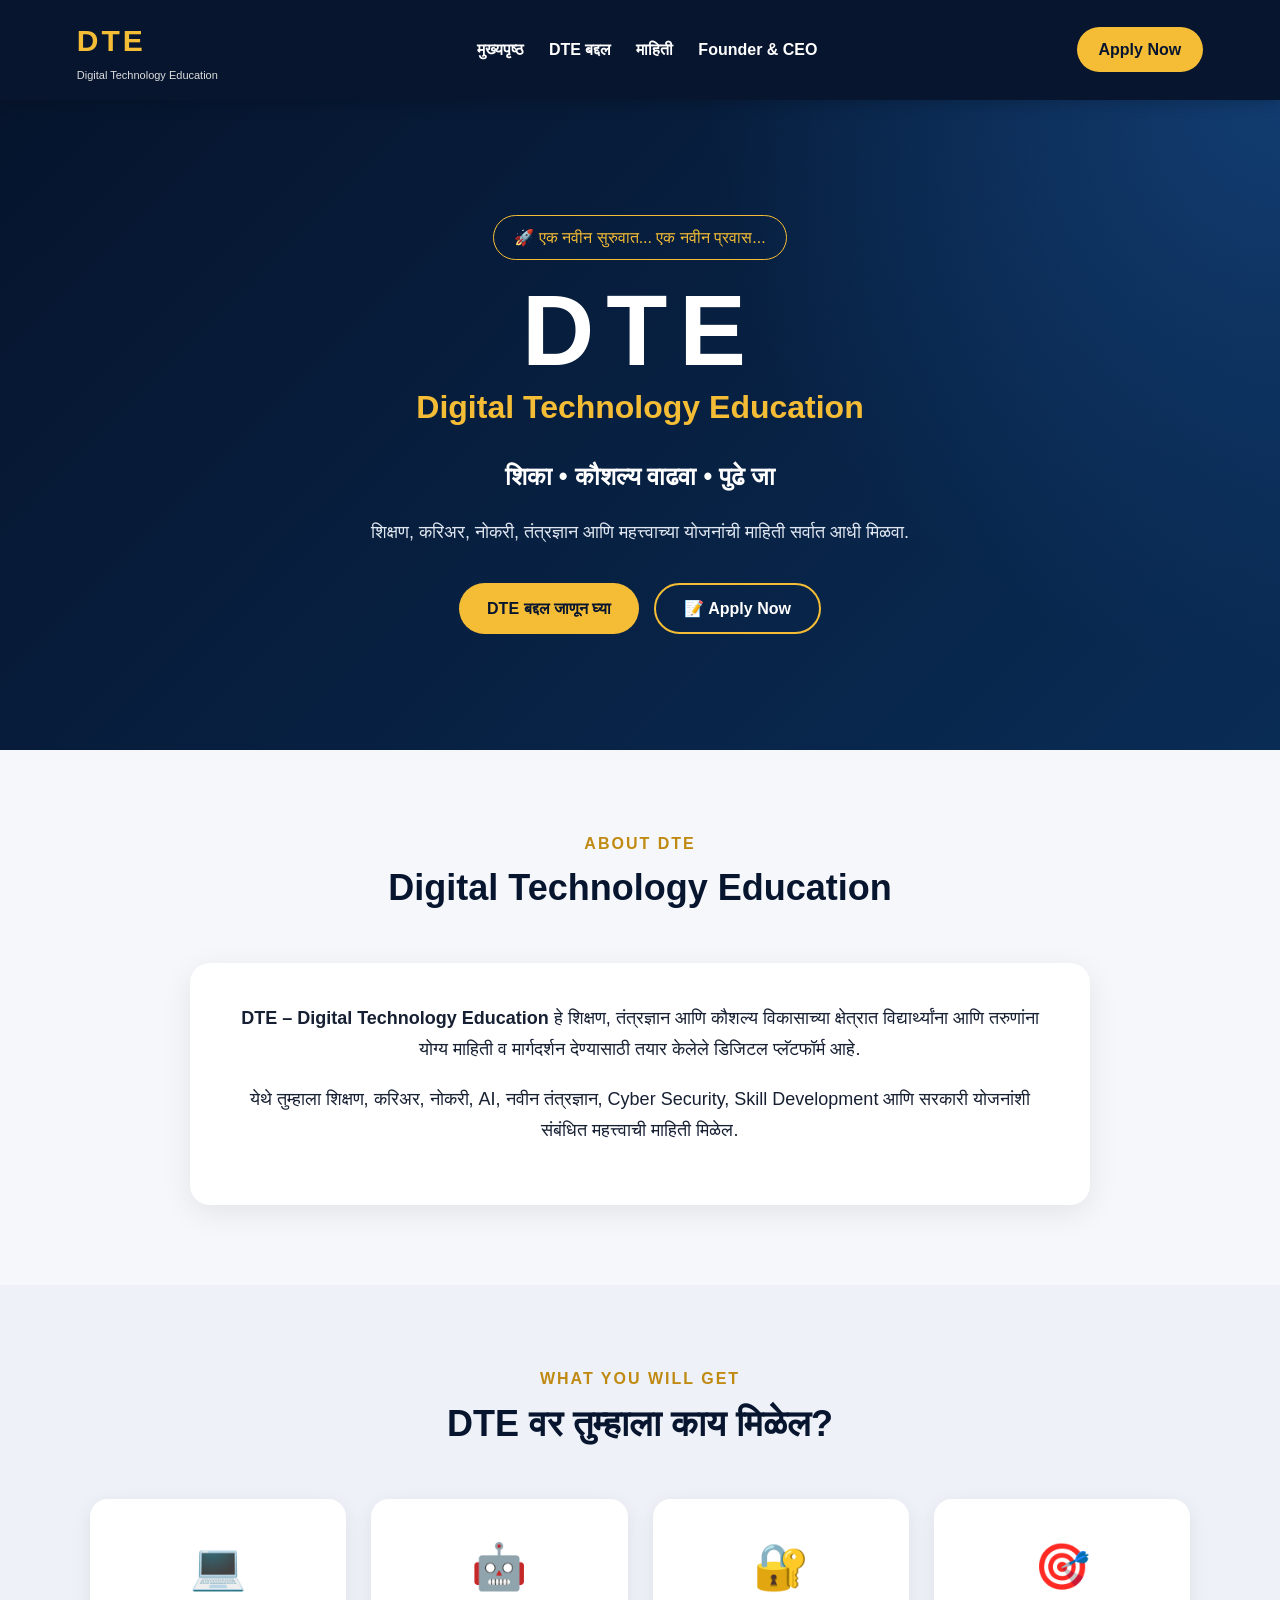
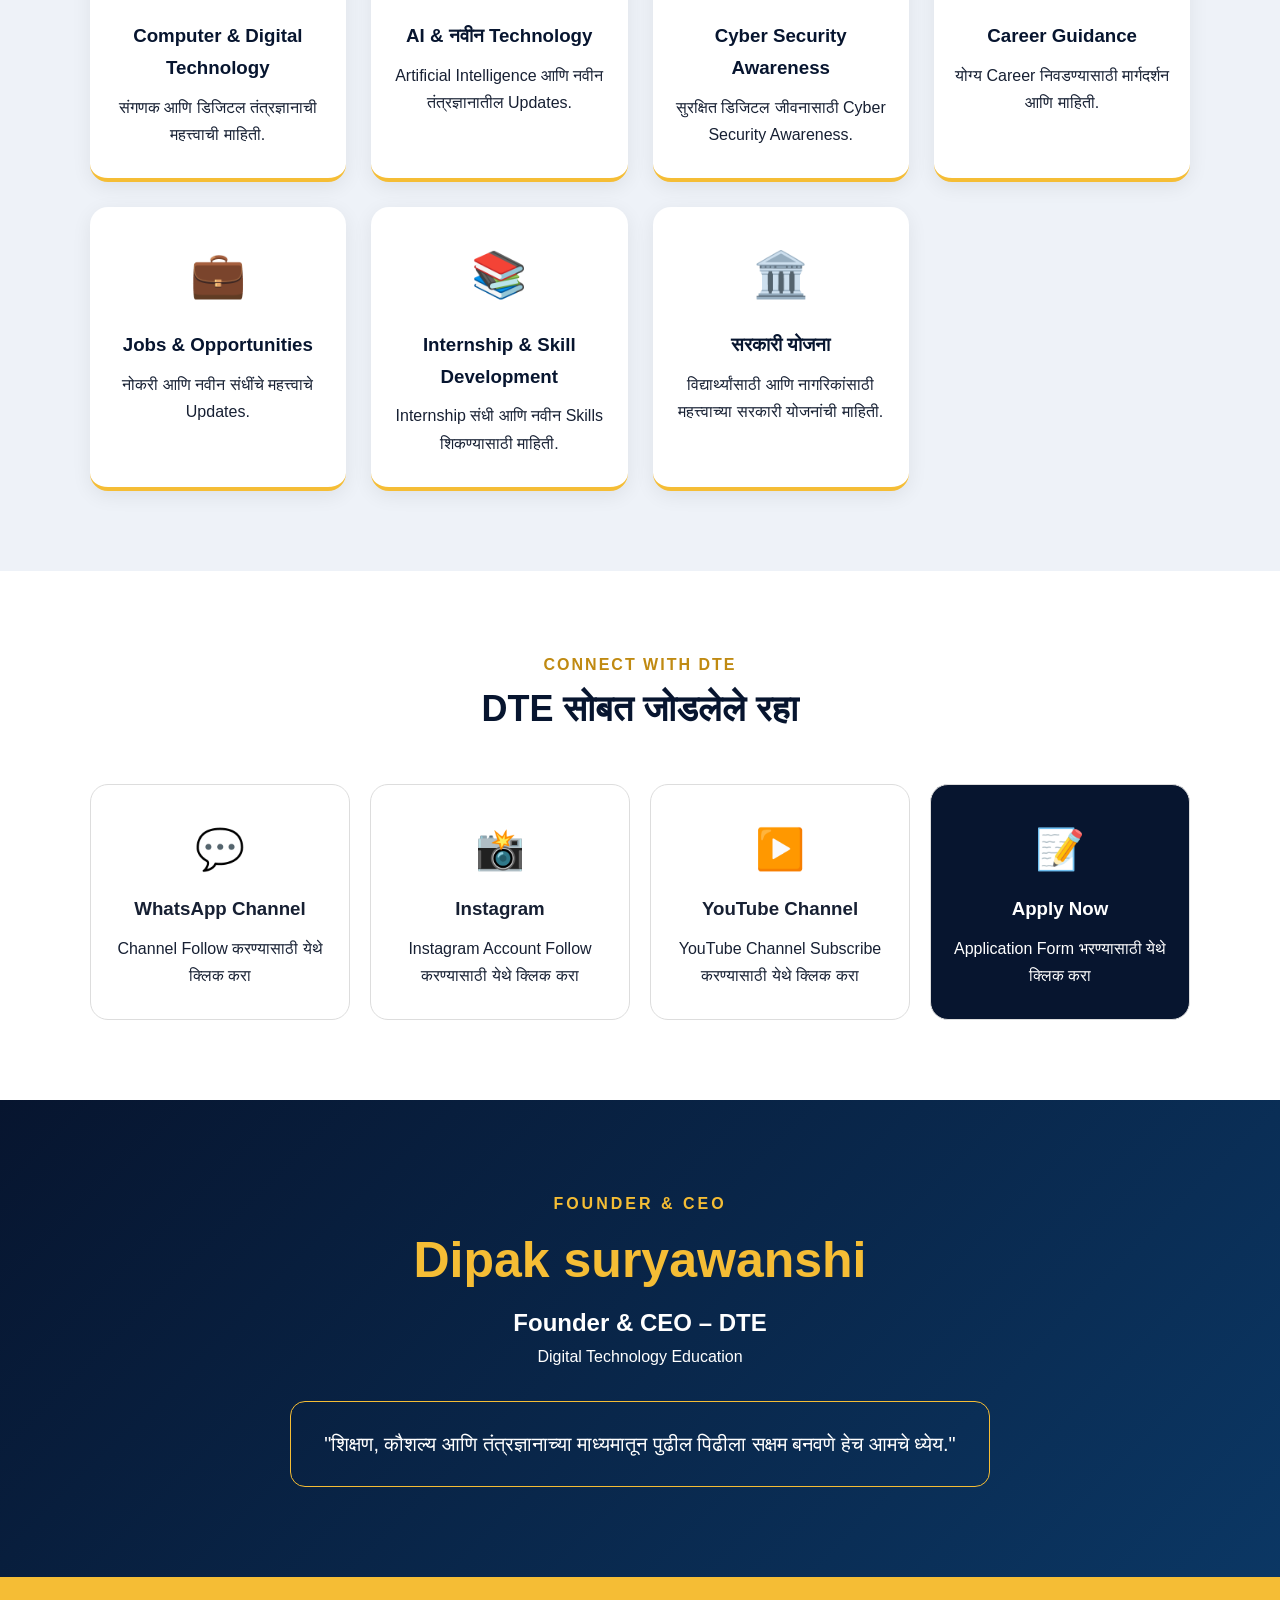
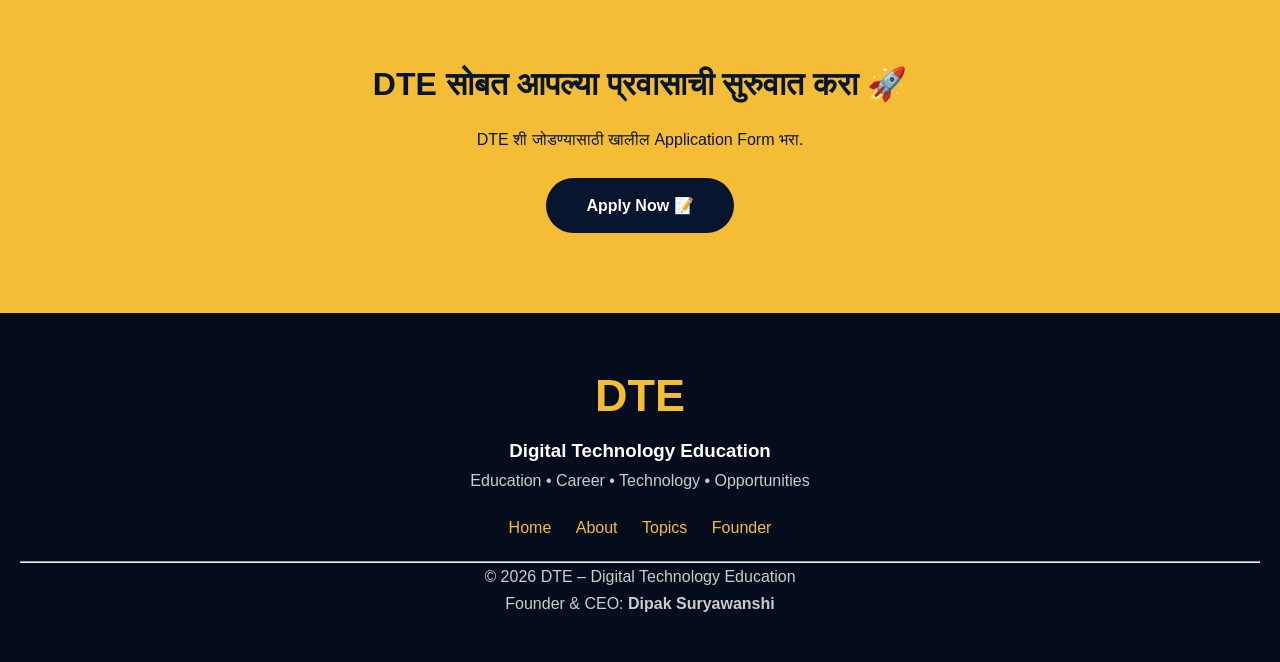
==== index.html @ a9f21fb9 "Update index.html" ====
<!DOCTYPE html>
<html lang="mr">
<head>
    <meta charset="UTF-8">
    <meta name="viewport" content="width=device-width, initial-scale=1.0">

    <title>DTE | Digital Technology Education</title>

    <link rel="stylesheet" href="style.css">
</head>

<body>

    <!-- ================= HEADER ================= -->

    <header class="header">

        <div class="logo">
            <strong>DTE</strong>
            <span>Digital Technology Education</span>
        </div>

        <nav>
            <a href="#home">मुख्यपृष्ठ</a>
            <a href="#about">DTE बद्दल</a>
            <a href="#topics">माहिती</a>
            <a href="#founder">Founder & CEO</a>
        </nav>

        <a class="apply-btn"
           href="https://forms.gle/5umVUByVaotpPb8C9"
           target="_blank">
           Apply Now
        </a>
        
    </header>


    <!-- ================= HERO ================= -->

    <section id="home" class="hero">

        <div class="hero-content">

            <div class="badge">
                🚀 एक नवीन सुरुवात... एक नवीन प्रवास...
            </div>

            <h1>
                DTE
            </h1>

            <h2>
                Digital Technology Education
            </h2>

            <p class="tagline">
                शिका • कौशल्य वाढवा • पुढे जा
            </p>

            <p>
                शिक्षण, करिअर, नोकरी, तंत्रज्ञान आणि
                महत्त्वाच्या योजनांची माहिती सर्वात आधी मिळवा.
            </p>

            <div class="hero-buttons">

                <a href="#about" class="primary-btn">
                    DTE बद्दल जाणून घ्या
                </a>

                <a href="https://forms.gle/5umVUByVaotpPb8C9"
                   target="_blank"
                   class="secondary-btn">
                    📝 Apply Now
                </a>

            </div>

        </div>

    </section>


    <!-- ================= ABOUT ================= -->

    <section id="about" class="section">

        <div class="section-title">

            <p>ABOUT DTE</p>

            <h2>
                Digital Technology Education
            </h2>

        </div>

        <div class="about-box">

            <p>
                <b>DTE – Digital Technology Education</b>
                हे शिक्षण, तंत्रज्ञान आणि कौशल्य विकासाच्या
                क्षेत्रात विद्यार्थ्यांना आणि तरुणांना
                योग्य माहिती व मार्गदर्शन देण्यासाठी
                तयार केलेले डिजिटल प्लॅटफॉर्म आहे.
            </p>

            <p>
                येथे तुम्हाला शिक्षण, करिअर, नोकरी,
                AI, नवीन तंत्रज्ञान, Cyber Security,
                Skill Development आणि सरकारी योजनांशी
                संबंधित महत्त्वाची माहिती मिळेल.
            </p>

        </div>

    </section>


    <!-- ================= TOPICS ================= -->

    <section id="topics" class="section topics-section">

        <div class="section-title">

            <p>WHAT YOU WILL GET</p>

            <h2>
                DTE वर तुम्हाला काय मिळेल?
            </h2>

        </div>


        <div class="cards">


            <!-- CARD 1 -->

            <div class="card">

                <div class="icon">💻</div>

                <h3>
                    Computer & Digital Technology
                </h3>

                <p>
                    संगणक आणि डिजिटल तंत्रज्ञानाची
                    महत्त्वाची माहिती.
                </p>

            </div>


            <!-- CARD 2 -->

            <div class="card">

                <div class="icon">🤖</div>

                <h3>
                    AI & नवीन Technology
                </h3>

                <p>
                    Artificial Intelligence आणि
                    नवीन तंत्रज्ञानातील Updates.
                </p>

            </div>


            <!-- CARD 3 -->

            <div class="card">

                <div class="icon">🔐</div>

                <h3>
                    Cyber Security Awareness
                </h3>

                <p>
                    सुरक्षित डिजिटल जीवनासाठी
                    Cyber Security Awareness.
                </p>

            </div>


            <!-- CARD 4 -->

            <div class="card">

                <div class="icon">🎯</div>

                <h3>
                    Career Guidance
                </h3>

                <p>
                    योग्य Career निवडण्यासाठी
                    मार्गदर्शन आणि माहिती.
                </p>

            </div>


            <!-- CARD 5 -->

            <div class="card">

                <div class="icon">💼</div>

                <h3>
                    Jobs & Opportunities
                </h3>

                <p>
                    नोकरी आणि नवीन संधींचे
                    महत्त्वाचे Updates.
                </p>

            </div>


            <!-- CARD 6 -->

            <div class="card">

                <div class="icon">📚</div>

                <h3>
                    Internship & Skill Development
                </h3>

                <p>
                    Internship संधी आणि
                    नवीन Skills शिकण्यासाठी माहिती.
                </p>

            </div>


            <!-- CARD 7 -->

            <div class="card">

                <div class="icon">🏛️</div>

                <h3>
                    सरकारी योजना
                </h3>

                <p>
                    विद्यार्थ्यांसाठी आणि नागरिकांसाठी
                    महत्त्वाच्या सरकारी योजनांची माहिती.
                </p>

            </div>


        </div>

    </section>


    <!-- ================= SOCIAL LINKS ================= -->

    <section class="social-section">

        <div class="section-title">

            <p>CONNECT WITH DTE</p>

            <h2>
                DTE सोबत जोडलेले रहा
            </h2>

        </div>


        <div class="social-cards">


            <!-- WHATSAPP -->

            <a href="https://whatsapp.com/channel/0029VbCrtag4Crfhq63OSQ0R"
               target="_blank"
               class="social-card whatsapp">

                <span>💬</span>

                <h3>
                    WhatsApp Channel
                </h3>

                <p>
                    Channel Follow करण्यासाठी
                    येथे क्लिक करा
                </p>

            </a>


            <!-- INSTAGRAM -->

            <a href="https://www.instagram.com/dte.digitaleducation/"
               target="_blank"
               class="social-card instagram">

                <span>📸</span>

                <h3>
                    Instagram
                </h3>

                <p>
                    Instagram Account Follow
                    करण्यासाठी येथे क्लिक करा
                </p>

            </a>


            <!-- YOUTUBE -->

            <a href="#"
               target="_blank"
               class="social-card youtube">

                <span>▶️</span>

                <h3>
                    YouTube Channel
                </h3>

                <p>
                    YouTube Channel Subscribe
                    करण्यासाठी येथे क्लिक करा
                </p>

            </a>


            <!-- APPLY -->

            <a href="https://forms.gle/5umVUByVaotpPb8C9"
               target="_blank"
               class="social-card apply-card">

                <span>📝</span>

                <h3>
                    Apply Now
                </h3>

                <p>
                    Application Form भरण्यासाठी
                    येथे क्लिक करा
                </p>

            </a>


        </div>

    </section>


    <!-- ================= FOUNDER ================= -->

    <section id="founder" class="founder-section">

        <div class="founder-content">

            <p class="founder-label">
                FOUNDER & CEO
            </p>

            <h2>
                Dipak suryawanshi
            </h2>

            <h3>
                Founder & CEO – DTE
            </h3>

            <p>
                Digital Technology Education
            </p>

            <div class="quote">

                "शिक्षण, कौशल्य आणि तंत्रज्ञानाच्या
                माध्यमातून पुढील पिढीला सक्षम बनवणे
                हेच आमचे ध्येय."

            </div>

        </div>

    </section>


    <!-- ================= APPLICATION ================= -->

    <section class="application-section">

        <h2>
            DTE सोबत आपल्या प्रवासाची सुरुवात करा 🚀
        </h2>

        <p>
            DTE शी जोडण्यासाठी खालील Application Form भरा.
        </p>

        <a href="https://forms.gle/5umVUByVaotpPb8C9"
           target="_blank"
           class="big-apply-btn">

           Apply Now 📝

        </a>

    </section>


    <!-- ================= FOOTER ================= -->

    <footer>

        <div class="footer-logo">
            DTE
        </div>

        <h3>
            Digital Technology Education
        </h3>

        <p>
            Education • Career • Technology • Opportunities
        </p>

        <div class="footer-links">

            <a href="#home">Home</a>

            <a href="#about">About</a>

            <a href="#topics">Topics</a>

            <a href="#founder">Founder</a>

        </div>

        <hr>

        <p>
            © 2026 DTE – Digital Technology Education
        </p>

        <p>
            Founder & CEO: <b>Dipak Suryawanshi</b>
        </p>

    </footer>


    <!-- JAVASCRIPT -->

    <script src="script.js"></script>

</body>

</html>
---- style.css ----
* {
    margin: 0;
    padding: 0;
    box-sizing: border-box;
}

html {
    scroll-behavior: smooth;
}

body {
    font-family: Arial, "Noto Sans Devanagari", sans-serif;
    background: #f5f7fb;
    color: #172033;
    line-height: 1.7;
}

/* HEADER */

.header {
    position: sticky;
    top: 0;
    z-index: 1000;
    background: #07152f;
    color: white;
    padding: 15px 6%;
    display: flex;
    align-items: center;
    justify-content: space-between;
    gap: 25px;
    box-shadow: 0 3px 15px rgba(0,0,0,0.2);
}

.logo {
    display: flex;
    flex-direction: column;
}

.logo strong {
    color: #f5bd35;
    font-size: 30px;
    letter-spacing: 3px;
}

.logo span {
    font-size: 11px;
    color: #ddd;
}

nav {
    display: flex;
    gap: 25px;
}

nav a {
    color: white;
    text-decoration: none;
    font-weight: bold;
}

nav a:hover {
    color: #f5bd35;
}

.apply-btn,
.primary-btn,
.secondary-btn,
.big-apply-btn {
    text-decoration: none;
    display: inline-block;
    font-weight: bold;
    border-radius: 30px;
    transition: 0.3s;
}

.apply-btn {
    background: #f5bd35;
    color: #07152f;
    padding: 9px 22px;
}

.apply-btn:hover {
    transform: translateY(-2px);
}

/* HERO */

.hero {
    min-height: 650px;
    display: flex;
    align-items: center;
    justify-content: center;
    text-align: center;
    padding: 80px 20px;
    color: white;
    background:
        radial-gradient(circle at top right, #123c70, transparent 40%),
        linear-gradient(135deg, #06142d, #092c55);
}

.hero-content {
    max-width: 850px;
}

.badge {
    display: inline-block;
    color: #f5bd35;
    border: 1px solid #f5bd35;
    padding: 8px 20px;
    border-radius: 30px;
    margin-bottom: 20px;
}

.hero h1 {
    font-size: 100px;
    color: white;
    letter-spacing: 12px;
    line-height: 1;
}

.hero h2 {
    font-size: 32px;
    color: #f5bd35;
}

.tagline {
    font-size: 25px;
    font-weight: bold;
    margin: 20px 0;
}

.hero p:not(.tagline) {
    font-size: 18px;
    color: #e0e7f0;
}

.hero-buttons {
    margin-top: 35px;
    display: flex;
    justify-content: center;
    gap: 15px;
}

.primary-btn {
    background: #f5bd35;
    color: #07152f;
    padding: 12px 28px;
}

.secondary-btn {
    border: 2px solid #f5bd35;
    color: white;
    padding: 10px 28px;
}

.primary-btn:hover,
.secondary-btn:hover {
    transform: translateY(-3px);
}

/* SECTIONS */

.section {
    padding: 80px 7%;
}

.section-title {
    text-align: center;
    margin-bottom: 45px;
}

.section-title p {
    color: #c08a12;
    font-weight: bold;
    letter-spacing: 2px;
}

.section-title h2 {
    font-size: 36px;
    color: #07152f;
}

/* ABOUT */

.about-box {
    max-width: 900px;
    margin: auto;
    background: white;
    padding: 40px;
    border-radius: 20px;
    box-shadow: 0 8px 30px rgba(0,0,0,0.08);
    text-align: center;
    font-size: 18px;
}

.about-box p {
    margin-bottom: 20px;
}

/* CARDS */

.topics-section {
    background: #eef2f8;
}

.cards {
    max-width: 1200px;
    margin: auto;
    display: grid;
    grid-template-columns: repeat(4, 1fr);
    gap: 25px;
}

.card {
    background: white;
    padding: 30px 20px;
    border-radius: 18px;
    text-align: center;
    box-shadow: 0 5px 20px rgba(0,0,0,0.07);
    transition: 0.3s;
    border-bottom: 4px solid #f5bd35;
}

.card:hover {
    transform: translateY(-8px);
}

.icon {
    font-size: 45px;
    margin-bottom: 15px;
}

.card h3 {
    color: #07152f;
    margin-bottom: 10px;
}

/* SOCIAL */

.social-section {
    padding: 80px 7%;
    background: white;
}

.social-cards {
    max-width: 1100px;
    margin: auto;
    display: grid;
    grid-template-columns: repeat(4, 1fr);
    gap: 20px;
}

.social-card {
    padding: 30px 20px;
    text-align: center;
    text-decoration: none;
    color: #172033;
    border-radius: 18px;
    border: 1px solid #ddd;
    transition: 0.3s;
}

.social-card:hover {
    transform: translateY(-5px);
    box-shadow: 0 8px 25px rgba(0,0,0,0.1);
}

.social-card span {
    font-size: 40px;
}

.social-card h3 {
    margin: 10px 0;
}

.apply-card {
    background: #07152f;
    color: white;
}

/* FOUNDER */

.founder-section {
    padding: 90px 20px;
    text-align: center;
    color: white;
    background: linear-gradient(135deg, #07152f, #0b3764);
}

.founder-label {
    color: #f5bd35;
    font-weight: bold;
    letter-spacing: 3px;
}

.founder-content h2 {
    font-size: 50px;
    color: #f5bd35;
}

.founder-content h3 {
    font-size: 24px;
}

.quote {
    max-width: 700px;
    margin: 30px auto 0;
    padding: 25px;
    border: 1px solid #f5bd35;
    border-radius: 15px;
    font-size: 20px;
}

/* APPLICATION */

.application-section {
    text-align: center;
    padding: 80px 20px;
    background: #f5bd35;
    color: #07152f;
}

.application-section h2 {
    font-size: 32px;
}

.application-section p {
    margin: 15px 0 25px;
}

.big-apply-btn {
    background: #07152f;
    color: white;
    padding: 14px 40px;
}

/* FOOTER */

footer {
    text-align: center;
    background: #050d1c;
    color: #ccc;
    padding: 45px 20px;
}

.footer-logo {
    font-size: 45px;
    color: #f5bd35;
    font-weight: bold;
}

footer h3 {
    color: white;
}

.footer-links {
    margin: 20px 0;
}

.footer-links a {
    color: #f5bd35;
    margin: 0 10px;
    text-decoration: none;
}

/* MOBILE */

@media (max-width: 900px) {

    .header {
        flex-wrap: wrap;
    }

    nav {
        display: none;
    }

    .cards {
        grid-template-columns: repeat(2, 1fr);
    }

    .social-cards {
        grid-template-columns: repeat(2, 1fr);
    }

}

@media (max-width: 600px) {

    .hero h1 {
        font-size: 65px;
    }

    .hero h2 {
        font-size: 23px;
    }

    .hero-buttons {
        flex-direction: column;
    }

    .cards,
    .social-cards {
        grid-template-columns: 1fr;
    }

    .section-title h2 {
        font-size: 28px;
    }

    .founder-content h2 {
        font-size: 38px;
    }

}
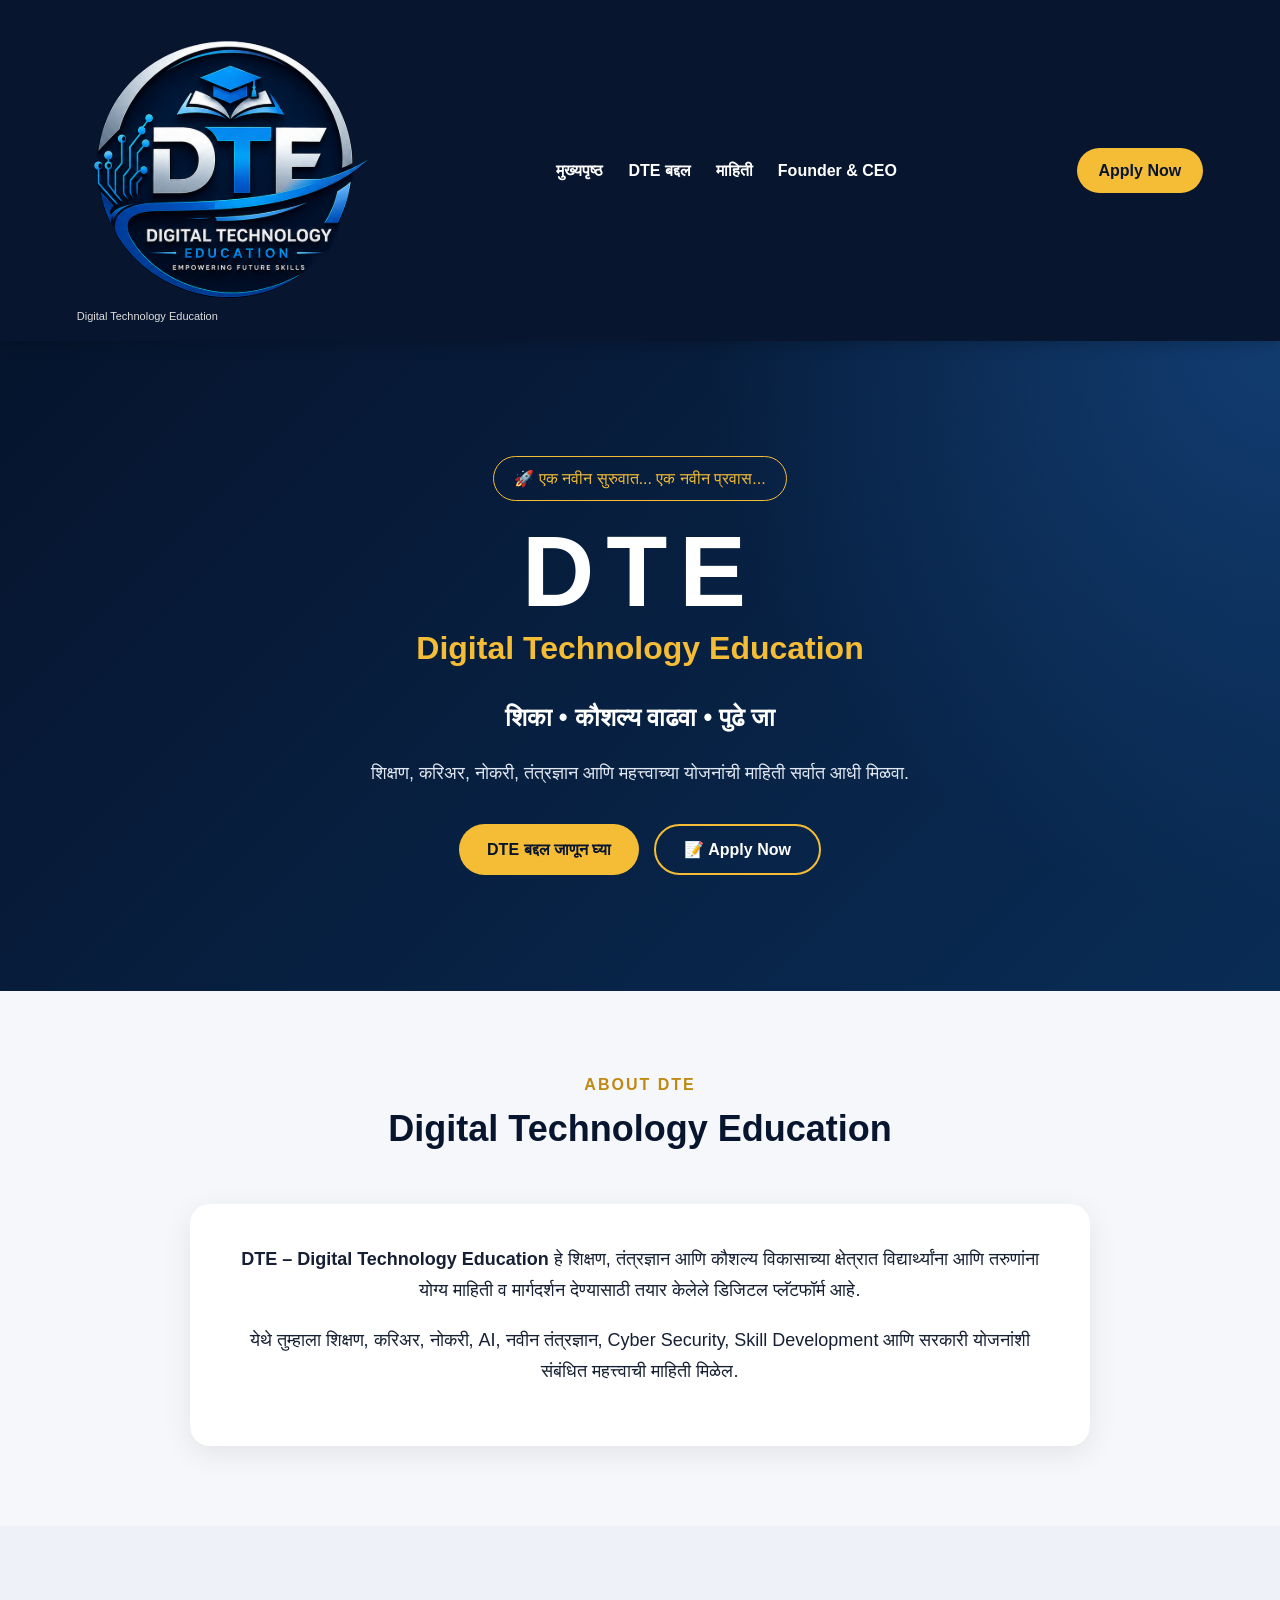
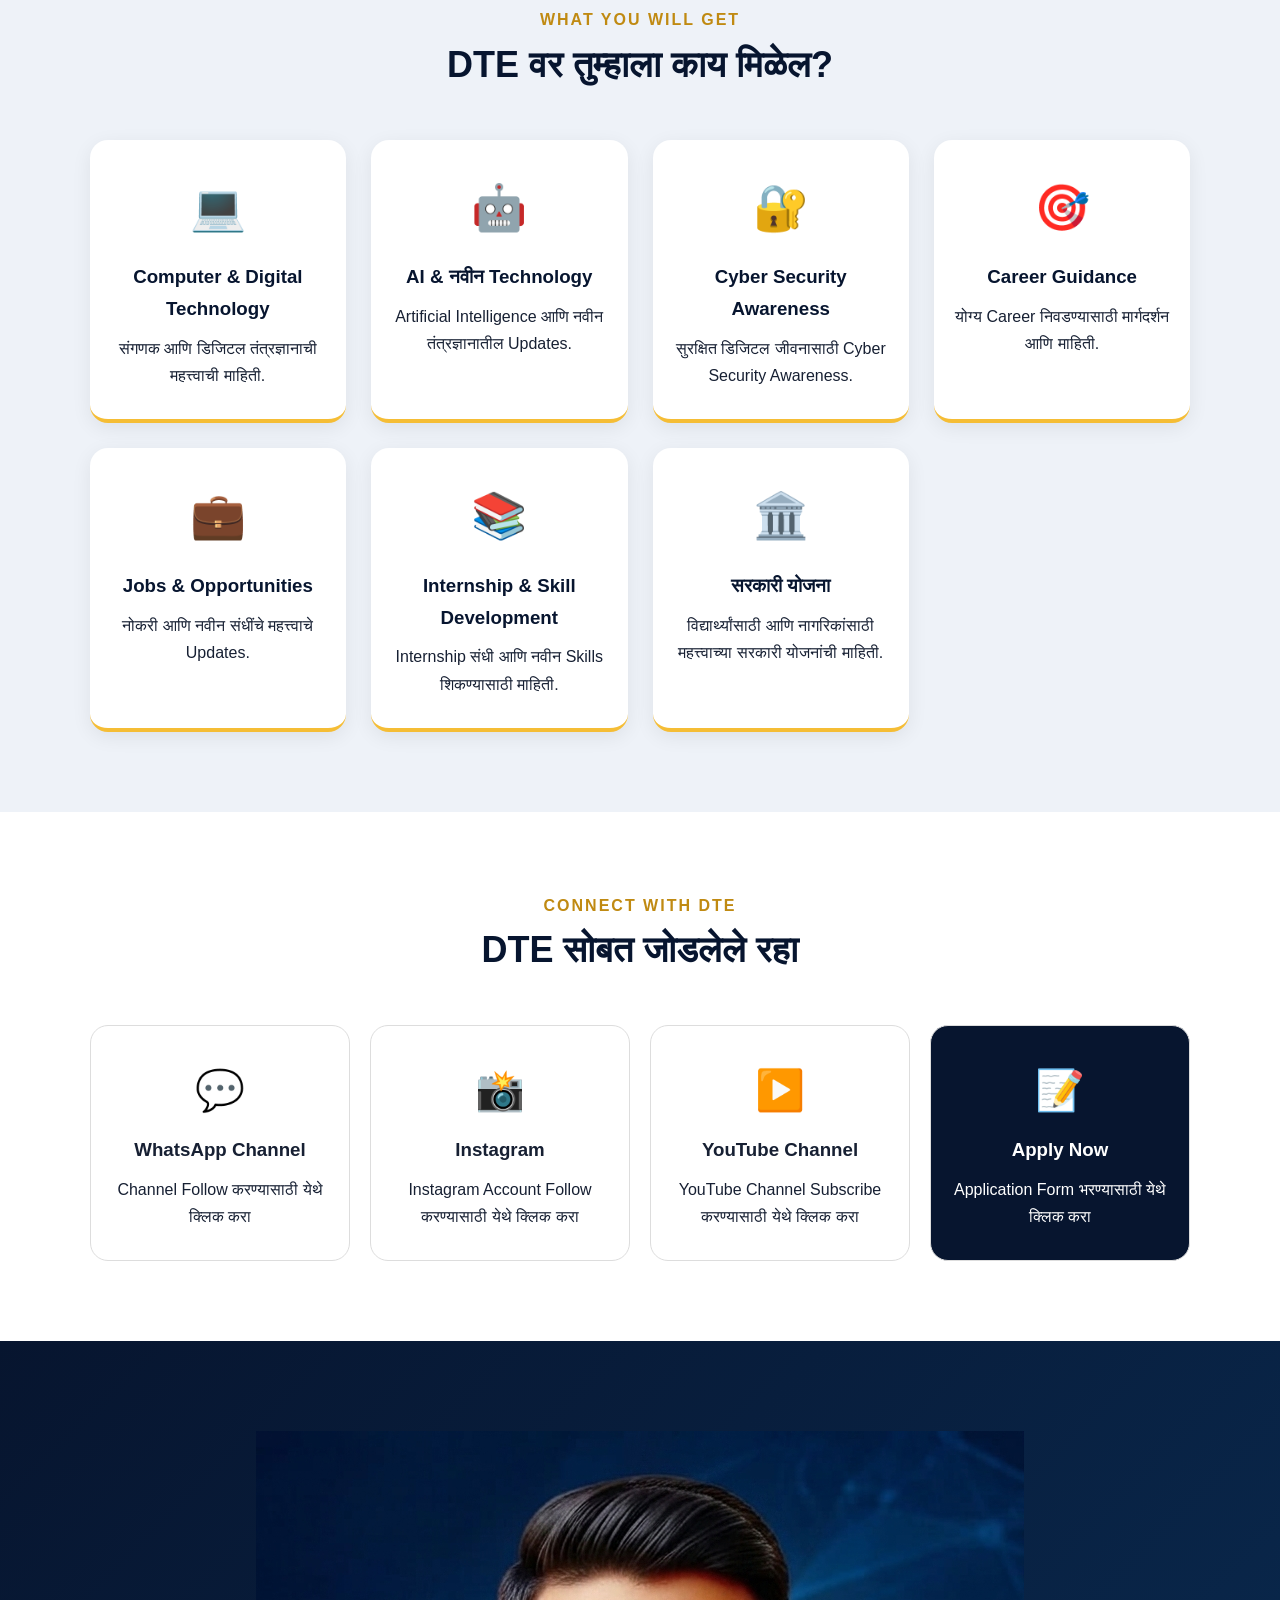
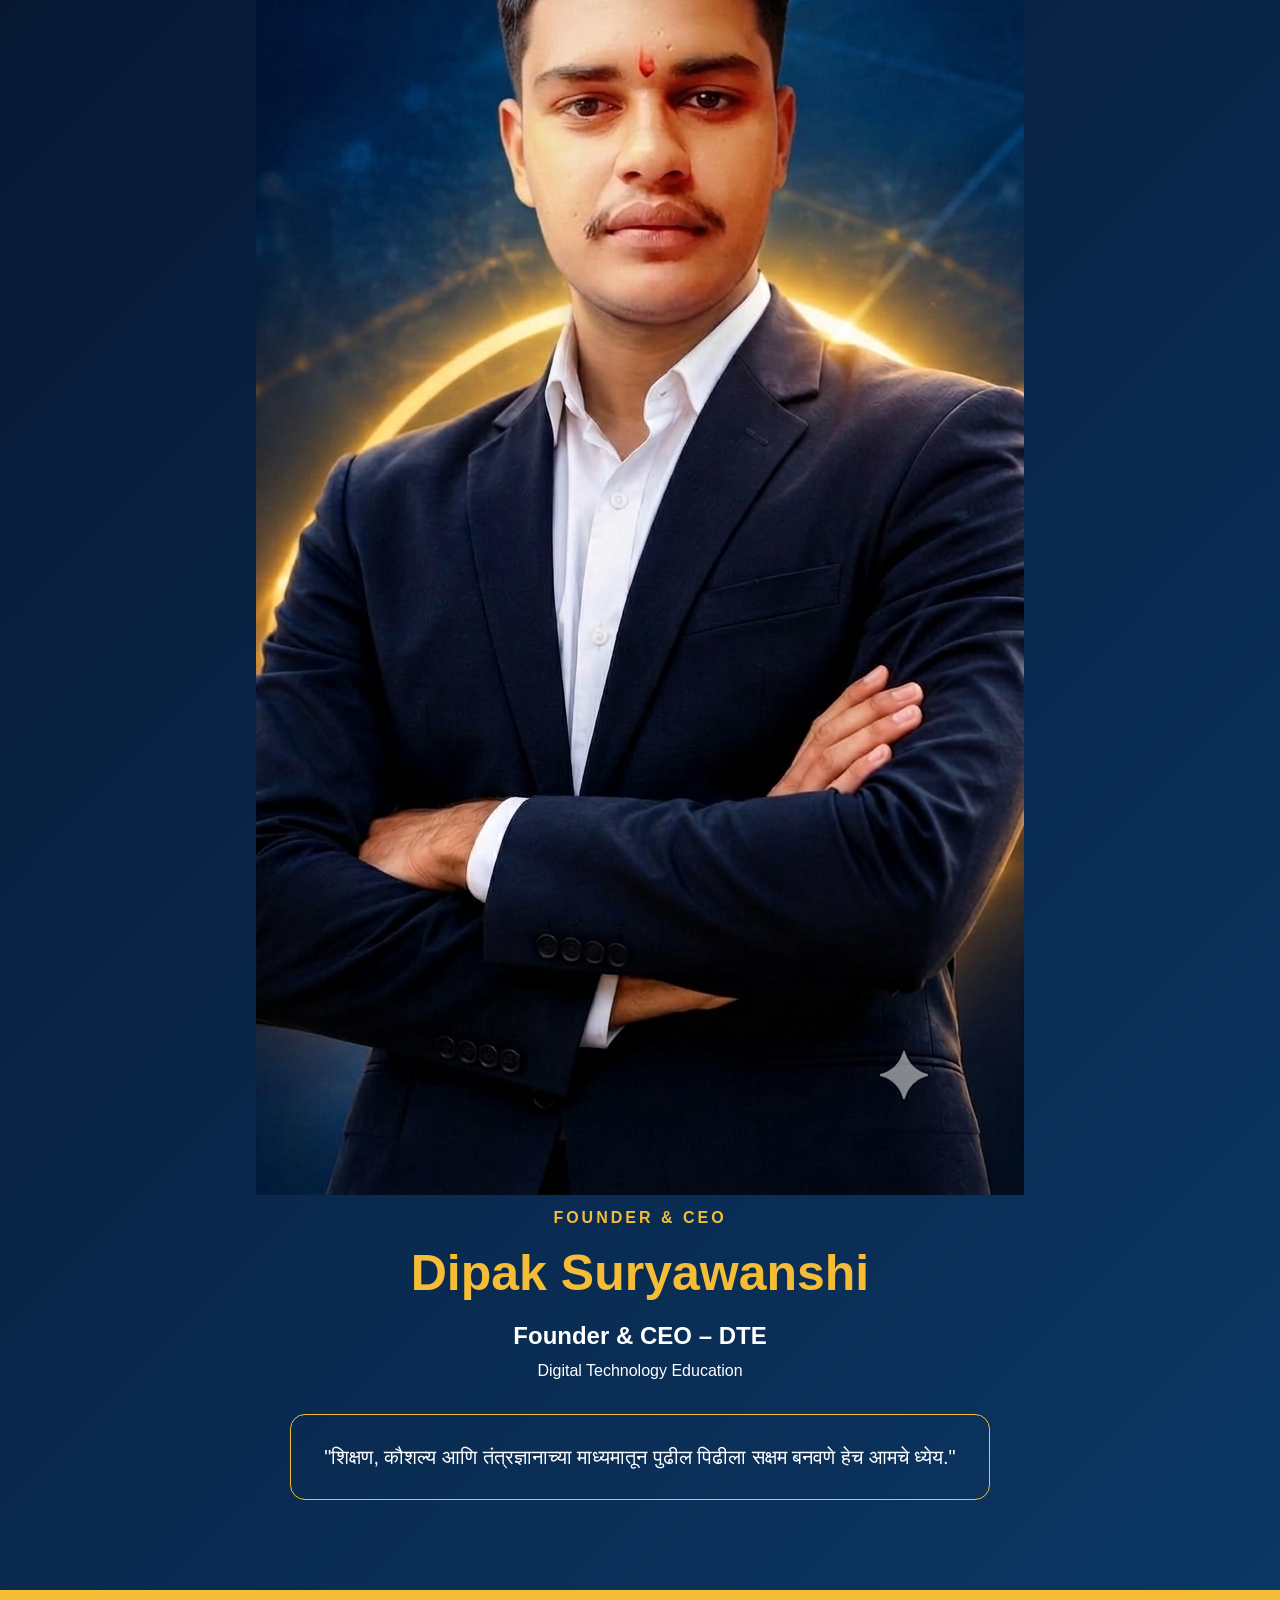
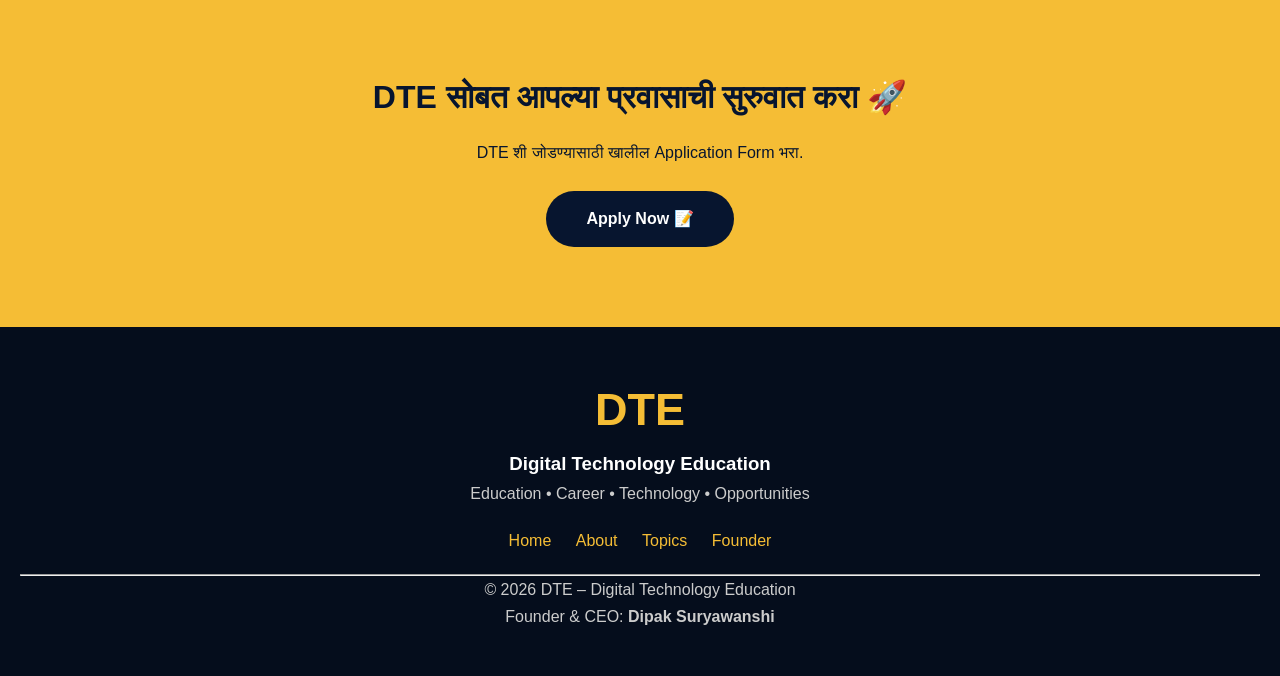
==== commit 6820c77f: "Update index.html" ====
--- a/index.html
+++ b/index.html
@@ -16,7 +16,7 @@
     <header class="header">
 
         <div class="logo">
-            <strong>DTE</strong>
+            <img src="dte-logo.png" alt="DTE Digital Education Logo">
             <span>Digital Technology Education</span>
         </div>
 
@@ -376,12 +376,18 @@
 
         <div class="founder-content">
 
+            <!-- FOUNDER PHOTO -->
+
+            <img src="dipak-suryawanshi.png"
+                 alt="Dipak Suryawanshi - Founder & CEO"
+                 class="founder-photo">
+
             <p class="founder-label">
                 FOUNDER & CEO
             </p>
 
             <h2>
-                Dipak suryawanshi
+                Dipak Suryawanshi
             </h2>
 
             <h3>
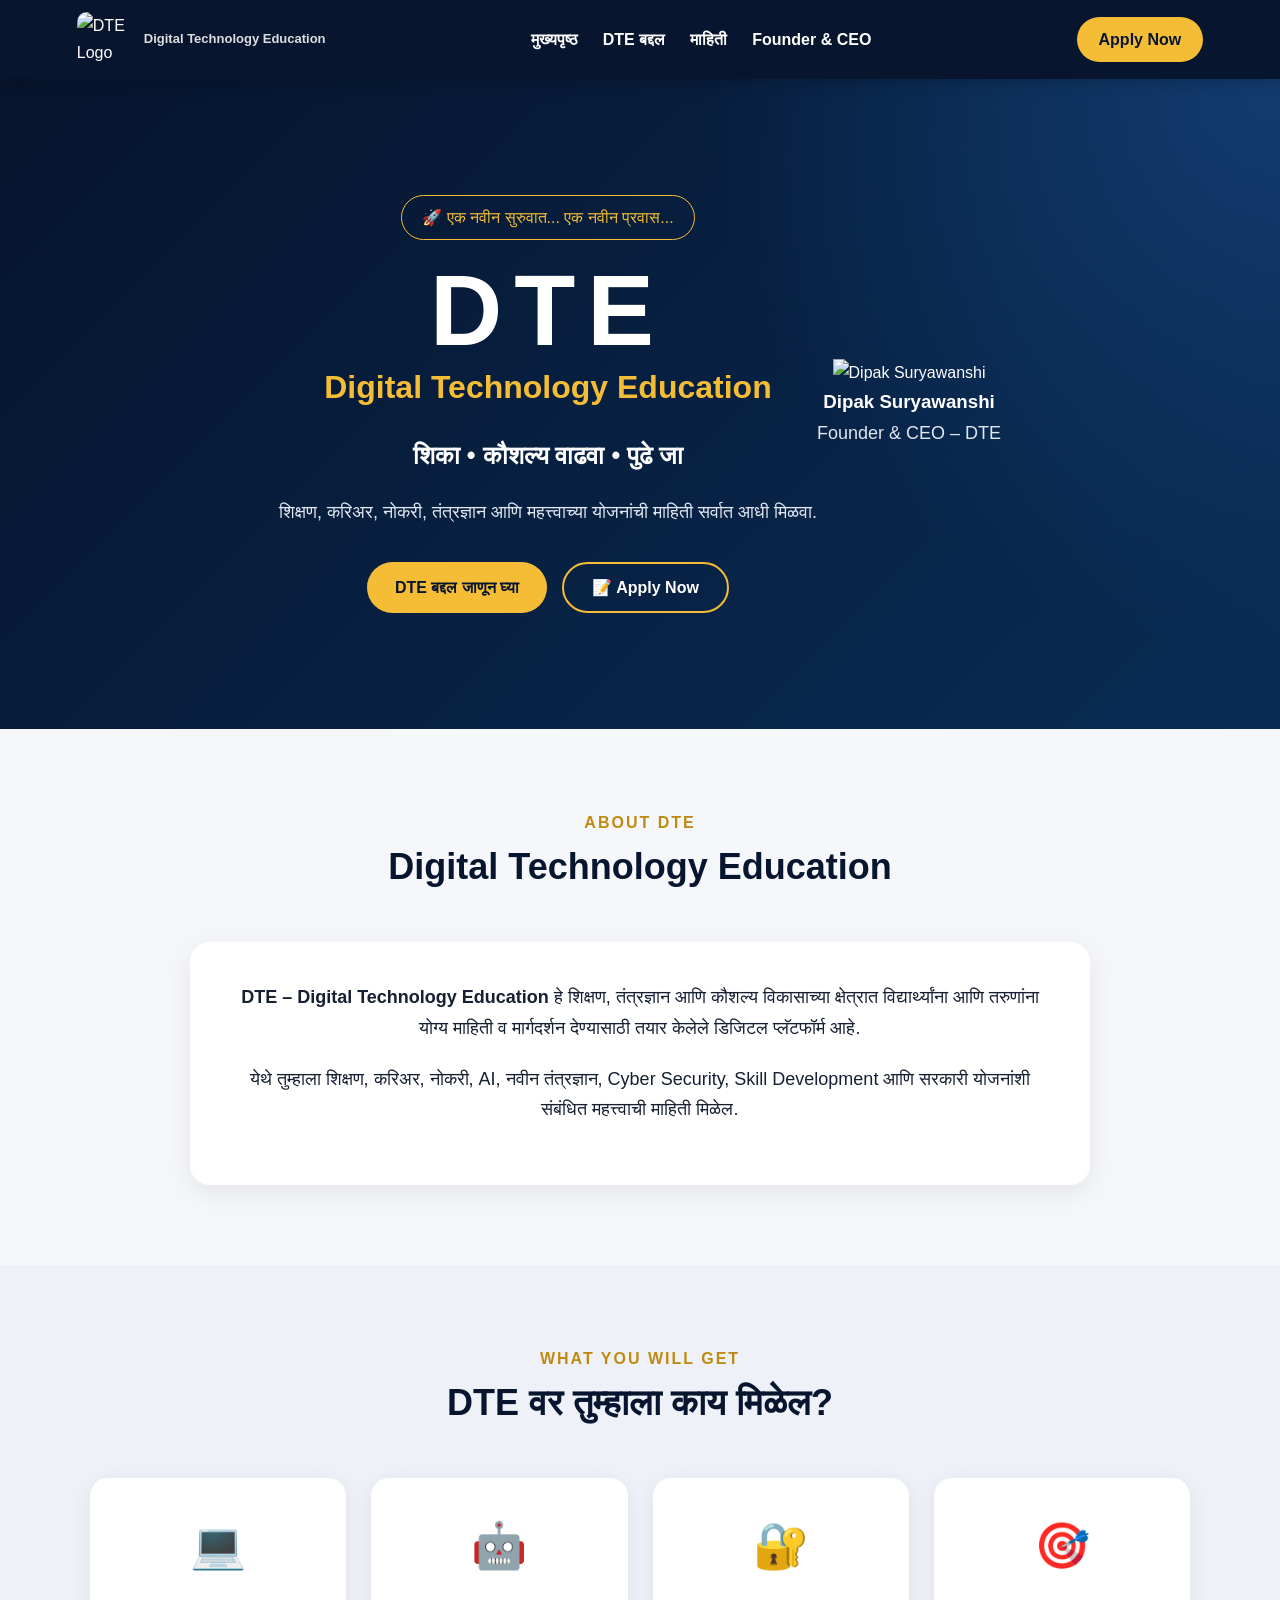
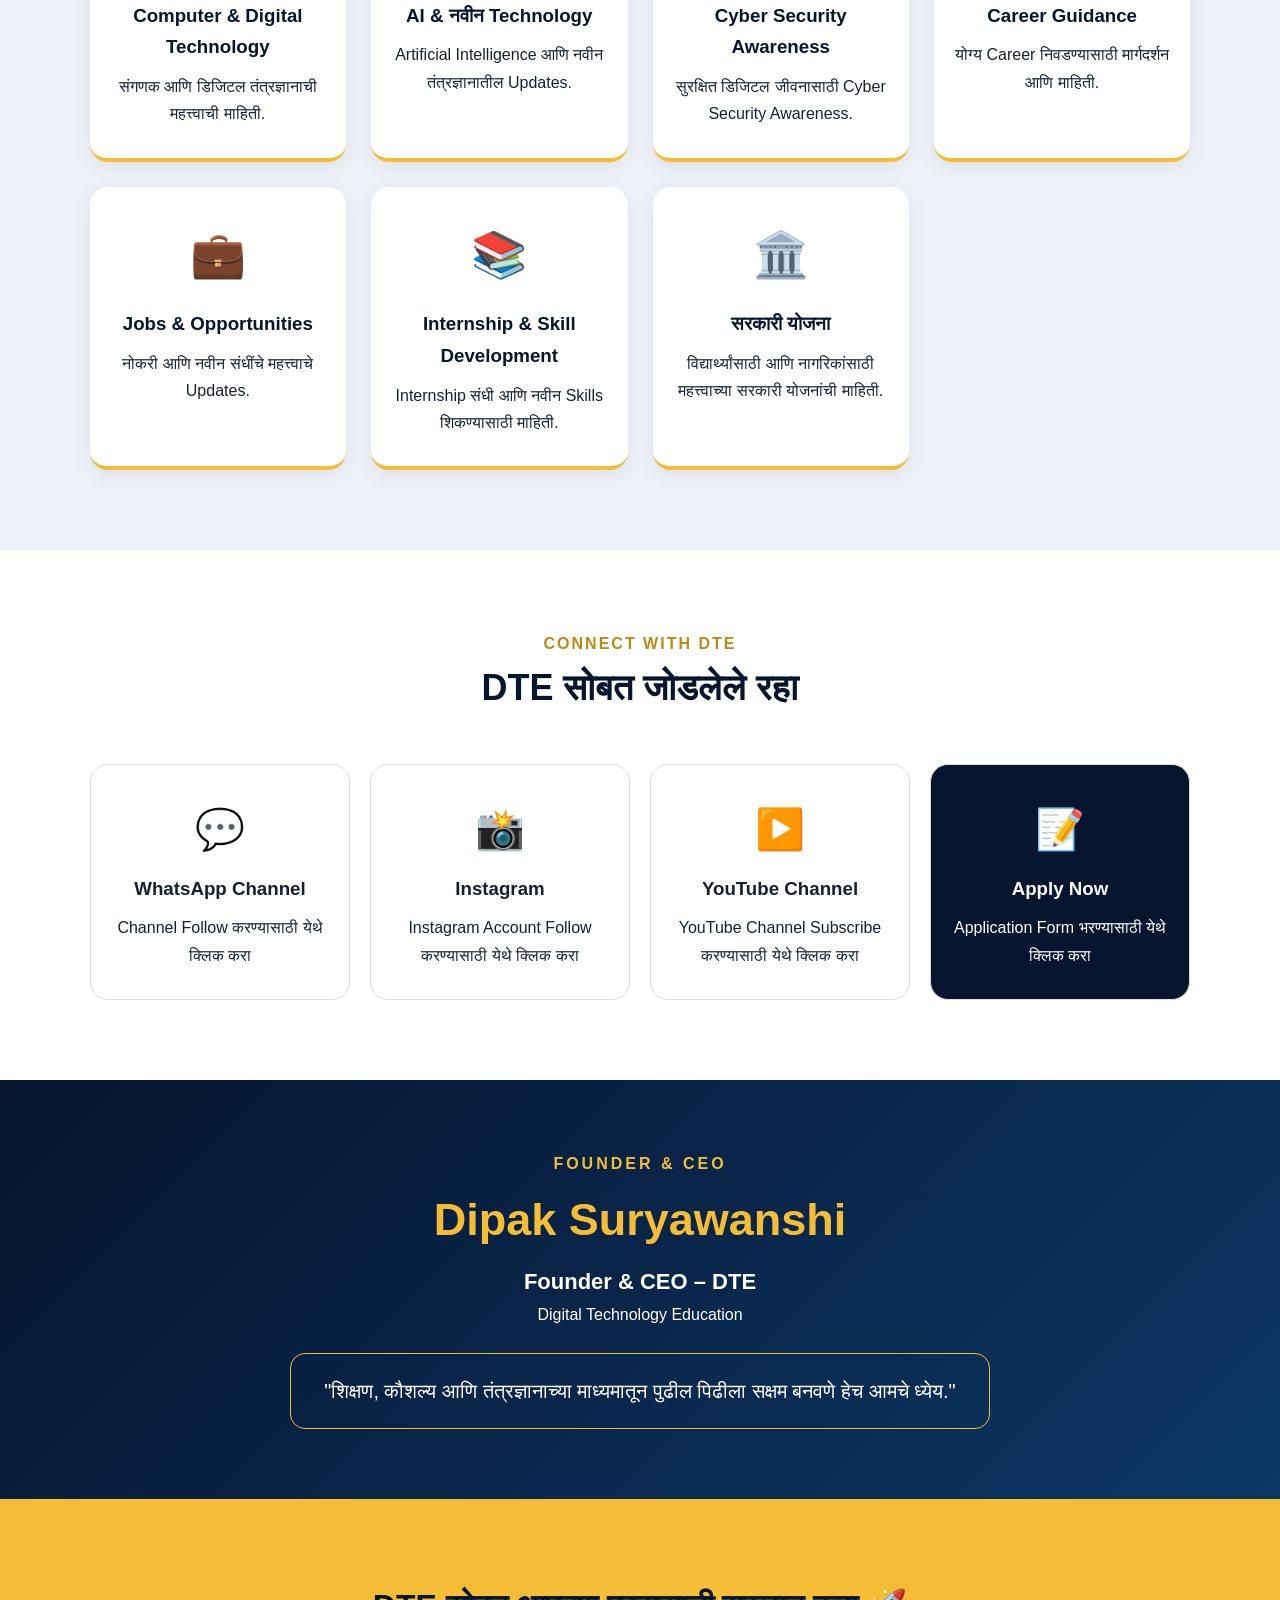
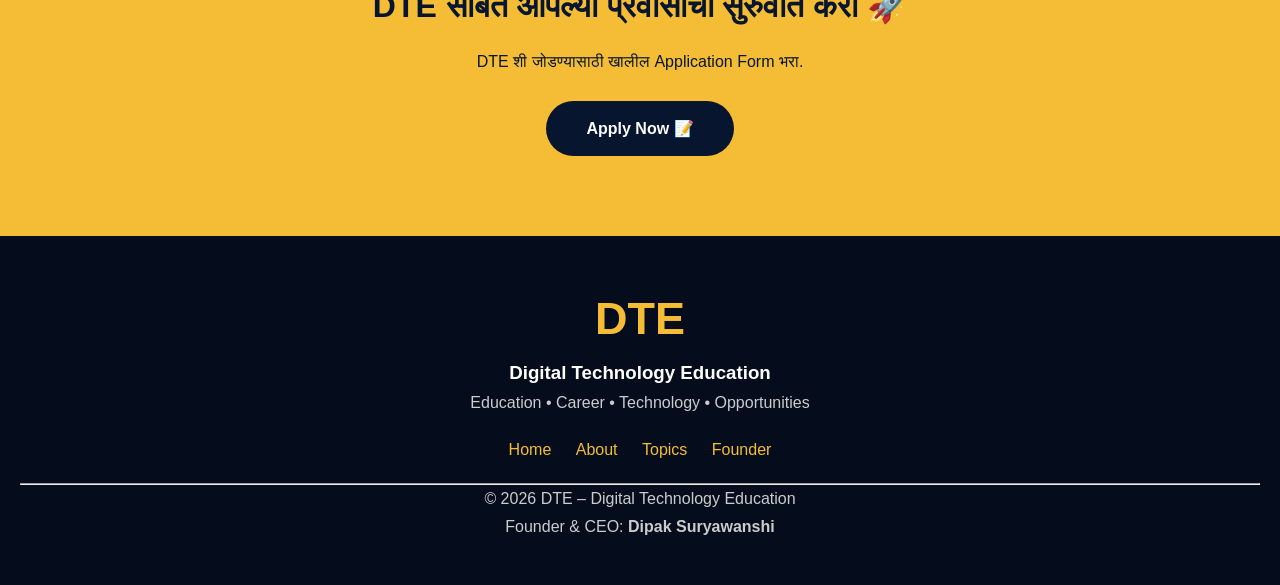
==== commit 74d313c2: "Update index.html" ====
--- a/index.html
+++ b/index.html
@@ -1,483 +1,666 @@
 <!DOCTYPE html>
 <html lang="mr">
+
 <head>
+
     <meta charset="UTF-8">
-    <meta name="viewport" content="width=device-width, initial-scale=1.0">
+
+    <meta name="viewport"
+          content="width=device-width, initial-scale=1.0">
 
     <title>DTE | Digital Technology Education</title>
 
-    <link rel="stylesheet" href="style.css">
+    <link rel="stylesheet"
+          href="style.css">
+
 </head>
 
+
 <body>
 
-    <!-- ================= HEADER ================= -->
-
-    <header class="header">
-
-        <div class="logo">
-            <img src="dte-logo.png" alt="DTE Digital Education Logo">
-            <span>Digital Technology Education</span>
-        </div>
-
-        <nav>
-            <a href="#home">मुख्यपृष्ठ</a>
-            <a href="#about">DTE बद्दल</a>
-            <a href="#topics">माहिती</a>
-            <a href="#founder">Founder & CEO</a>
-        </nav>
-
-        <a class="apply-btn"
-           href="https://forms.gle/5umVUByVaotpPb8C9"
-           target="_blank">
-           Apply Now
-        </a>
-        
-    </header>
-
-
-    <!-- ================= HERO ================= -->
-
-    <section id="home" class="hero">
-
-        <div class="hero-content">
-
-            <div class="badge">
-                🚀 एक नवीन सुरुवात... एक नवीन प्रवास...
-            </div>
-
-            <h1>
-                DTE
-            </h1>
-
-            <h2>
-                Digital Technology Education
-            </h2>
-
-            <p class="tagline">
-                शिका • कौशल्य वाढवा • पुढे जा
-            </p>
-
-            <p>
-                शिक्षण, करिअर, नोकरी, तंत्रज्ञान आणि
-                महत्त्वाच्या योजनांची माहिती सर्वात आधी मिळवा.
-            </p>
-
-            <div class="hero-buttons">
-
-                <a href="#about" class="primary-btn">
-                    DTE बद्दल जाणून घ्या
-                </a>
-
-                <a href="https://forms.gle/5umVUByVaotpPb8C9"
-                   target="_blank"
-                   class="secondary-btn">
-                    📝 Apply Now
-                </a>
-
-            </div>
-
-        </div>
-
-    </section>
-
-
-    <!-- ================= ABOUT ================= -->
-
-    <section id="about" class="section">
-
-        <div class="section-title">
-
-            <p>ABOUT DTE</p>
-
-            <h2>
-                Digital Technology Education
-            </h2>
-
-        </div>
-
-        <div class="about-box">
-
-            <p>
-                <b>DTE – Digital Technology Education</b>
-                हे शिक्षण, तंत्रज्ञान आणि कौशल्य विकासाच्या
-                क्षेत्रात विद्यार्थ्यांना आणि तरुणांना
-                योग्य माहिती व मार्गदर्शन देण्यासाठी
-                तयार केलेले डिजिटल प्लॅटफॉर्म आहे.
-            </p>
-
-            <p>
-                येथे तुम्हाला शिक्षण, करिअर, नोकरी,
-                AI, नवीन तंत्रज्ञान, Cyber Security,
-                Skill Development आणि सरकारी योजनांशी
-                संबंधित महत्त्वाची माहिती मिळेल.
-            </p>
-
-        </div>
-
-    </section>
-
-
-    <!-- ================= TOPICS ================= -->
-
-    <section id="topics" class="section topics-section">
-
-        <div class="section-title">
-
-            <p>WHAT YOU WILL GET</p>
-
-            <h2>
-                DTE वर तुम्हाला काय मिळेल?
-            </h2>
-
-        </div>
-
-
-        <div class="cards">
-
-
-            <!-- CARD 1 -->
-
-            <div class="card">
-
-                <div class="icon">💻</div>
-
-                <h3>
-                    Computer & Digital Technology
-                </h3>
-
-                <p>
-                    संगणक आणि डिजिटल तंत्रज्ञानाची
-                    महत्त्वाची माहिती.
-                </p>
-
-            </div>
-
-
-            <!-- CARD 2 -->
-
-            <div class="card">
-
-                <div class="icon">🤖</div>
-
-                <h3>
-                    AI & नवीन Technology
-                </h3>
-
-                <p>
-                    Artificial Intelligence आणि
-                    नवीन तंत्रज्ञानातील Updates.
-                </p>
-
-            </div>
-
-
-            <!-- CARD 3 -->
-
-            <div class="card">
-
-                <div class="icon">🔐</div>
-
-                <h3>
-                    Cyber Security Awareness
-                </h3>
-
-                <p>
-                    सुरक्षित डिजिटल जीवनासाठी
-                    Cyber Security Awareness.
-                </p>
-
-            </div>
-
-
-            <!-- CARD 4 -->
-
-            <div class="card">
-
-                <div class="icon">🎯</div>
-
-                <h3>
-                    Career Guidance
-                </h3>
-
-                <p>
-                    योग्य Career निवडण्यासाठी
-                    मार्गदर्शन आणि माहिती.
-                </p>
-
-            </div>
-
-
-            <!-- CARD 5 -->
-
-            <div class="card">
-
-                <div class="icon">💼</div>
-
-                <h3>
-                    Jobs & Opportunities
-                </h3>
-
-                <p>
-                    नोकरी आणि नवीन संधींचे
-                    महत्त्वाचे Updates.
-                </p>
-
-            </div>
-
-
-            <!-- CARD 6 -->
-
-            <div class="card">
-
-                <div class="icon">📚</div>
-
-                <h3>
-                    Internship & Skill Development
-                </h3>
-
-                <p>
-                    Internship संधी आणि
-                    नवीन Skills शिकण्यासाठी माहिती.
-                </p>
-
-            </div>
-
-
-            <!-- CARD 7 -->
-
-            <div class="card">
-
-                <div class="icon">🏛️</div>
-
-                <h3>
-                    सरकारी योजना
-                </h3>
-
-                <p>
-                    विद्यार्थ्यांसाठी आणि नागरिकांसाठी
-                    महत्त्वाच्या सरकारी योजनांची माहिती.
-                </p>
-
-            </div>
-
-
-        </div>
-
-    </section>
-
-
-    <!-- ================= SOCIAL LINKS ================= -->
-
-    <section class="social-section">
-
-        <div class="section-title">
-
-            <p>CONNECT WITH DTE</p>
-
-            <h2>
-                DTE सोबत जोडलेले रहा
-            </h2>
-
-        </div>
-
-
-        <div class="social-cards">
-
-
-            <!-- WHATSAPP -->
-
-            <a href="https://whatsapp.com/channel/0029VbCrtag4Crfhq63OSQ0R"
-               target="_blank"
-               class="social-card whatsapp">
-
-                <span>💬</span>
-
-                <h3>
-                    WhatsApp Channel
-                </h3>
-
-                <p>
-                    Channel Follow करण्यासाठी
-                    येथे क्लिक करा
-                </p>
+
+<!-- ================= HEADER ================= -->
+
+<header class="header">
+
+    <div class="logo">
+
+        <img src="logo.png"
+             alt="DTE Logo">
+
+        <span>
+            Digital Technology Education
+        </span>
+
+    </div>
+
+
+    <nav>
+
+        <a href="#home">
+            मुख्यपृष्ठ
+        </a>
+
+        <a href="#about">
+            DTE बद्दल
+        </a>
+
+        <a href="#topics">
+            माहिती
+        </a>
+
+        <a href="#founder">
+            Founder & CEO
+        </a>
+
+    </nav>
+
+
+    <a class="apply-btn"
+       href="https://forms.gle/5umVUByVaotpPb8C9"
+       target="_blank">
+
+       Apply Now
+
+    </a>
+
+</header>
+
+
+
+<!-- ================= HERO ================= -->
+
+<section id="home"
+         class="hero">
+
+
+    <!-- LEFT CONTENT -->
+
+    <div class="hero-content">
+
+
+        <div class="badge">
+
+            🚀 एक नवीन सुरुवात...
+            एक नवीन प्रवास...
+
+        </div>
+
+
+        <h1>
+
+            DTE
+
+        </h1>
+
+
+        <h2>
+
+            Digital Technology Education
+
+        </h2>
+
+
+        <p class="tagline">
+
+            शिका • कौशल्य वाढवा • पुढे जा
+
+        </p>
+
+
+        <p>
+
+            शिक्षण, करिअर, नोकरी,
+            तंत्रज्ञान आणि महत्त्वाच्या
+            योजनांची माहिती सर्वात आधी मिळवा.
+
+        </p>
+
+
+        <div class="hero-buttons">
+
+
+            <a href="#about"
+               class="primary-btn">
+
+                DTE बद्दल जाणून घ्या
 
             </a>
 
-
-            <!-- INSTAGRAM -->
-
-            <a href="https://www.instagram.com/dte.digitaleducation/"
-               target="_blank"
-               class="social-card instagram">
-
-                <span>📸</span>
-
-                <h3>
-                    Instagram
-                </h3>
-
-                <p>
-                    Instagram Account Follow
-                    करण्यासाठी येथे क्लिक करा
-                </p>
-
-            </a>
-
-
-            <!-- YOUTUBE -->
-
-            <a href="#"
-               target="_blank"
-               class="social-card youtube">
-
-                <span>▶️</span>
-
-                <h3>
-                    YouTube Channel
-                </h3>
-
-                <p>
-                    YouTube Channel Subscribe
-                    करण्यासाठी येथे क्लिक करा
-                </p>
-
-            </a>
-
-
-            <!-- APPLY -->
 
             <a href="https://forms.gle/5umVUByVaotpPb8C9"
                target="_blank"
-               class="social-card apply-card">
-
-                <span>📝</span>
-
-                <h3>
-                    Apply Now
-                </h3>
-
-                <p>
-                    Application Form भरण्यासाठी
-                    येथे क्लिक करा
-                </p>
+               class="secondary-btn">
+
+                📝 Apply Now
 
             </a>
 
 
         </div>
 
-    </section>
-
-
-    <!-- ================= FOUNDER ================= -->
-
-    <section id="founder" class="founder-section">
-
-        <div class="founder-content">
-
-            <!-- FOUNDER PHOTO -->
-
-            <img src="dipak-suryawanshi.png"
-                 alt="Dipak Suryawanshi - Founder & CEO"
-                 class="founder-photo">
-
-            <p class="founder-label">
-                FOUNDER & CEO
-            </p>
-
-            <h2>
-                Dipak Suryawanshi
-            </h2>
-
-            <h3>
-                Founder & CEO – DTE
-            </h3>
-
-            <p>
-                Digital Technology Education
-            </p>
-
-            <div class="quote">
-
-                "शिक्षण, कौशल्य आणि तंत्रज्ञानाच्या
-                माध्यमातून पुढील पिढीला सक्षम बनवणे
-                हेच आमचे ध्येय."
-
+
+    </div>
+
+
+
+    <!-- RIGHT FOUNDER -->
+
+    <div class="hero-founder">
+
+
+        <img src="founder.jpg"
+             alt="Dipak Suryawanshi">
+
+
+        <h3>
+
+            Dipak Suryawanshi
+
+        </h3>
+
+
+        <p>
+
+            Founder & CEO – DTE
+
+        </p>
+
+
+    </div>
+
+
+</section>
+
+
+
+<!-- ================= ABOUT ================= -->
+
+<section id="about"
+         class="section">
+
+
+    <div class="section-title">
+
+        <p>
+            ABOUT DTE
+        </p>
+
+        <h2>
+
+            Digital Technology Education
+
+        </h2>
+
+    </div>
+
+
+    <div class="about-box">
+
+
+        <p>
+
+            <b>DTE – Digital Technology Education</b>
+            हे शिक्षण, तंत्रज्ञान आणि कौशल्य विकासाच्या
+            क्षेत्रात विद्यार्थ्यांना आणि तरुणांना
+            योग्य माहिती व मार्गदर्शन देण्यासाठी
+            तयार केलेले डिजिटल प्लॅटफॉर्म आहे.
+
+        </p>
+
+
+        <p>
+
+            येथे तुम्हाला शिक्षण, करिअर, नोकरी,
+            AI, नवीन तंत्रज्ञान, Cyber Security,
+            Skill Development आणि सरकारी योजनांशी
+            संबंधित महत्त्वाची माहिती मिळेल.
+
+        </p>
+
+
+    </div>
+
+
+</section>
+
+
+
+<!-- ================= TOPICS ================= -->
+
+<section id="topics"
+         class="section topics-section">
+
+
+    <div class="section-title">
+
+
+        <p>
+
+            WHAT YOU WILL GET
+
+        </p>
+
+
+        <h2>
+
+            DTE वर तुम्हाला काय मिळेल?
+
+        </h2>
+
+
+    </div>
+
+
+
+    <div class="cards">
+
+
+        <div class="card">
+
+            <div class="icon">
+                💻
             </div>
 
-        </div>
-
-    </section>
-
-
-    <!-- ================= APPLICATION ================= -->
-
-    <section class="application-section">
+            <h3>
+                Computer & Digital Technology
+            </h3>
+
+            <p>
+                संगणक आणि डिजिटल तंत्रज्ञानाची
+                महत्त्वाची माहिती.
+            </p>
+
+        </div>
+
+
+
+        <div class="card">
+
+            <div class="icon">
+                🤖
+            </div>
+
+            <h3>
+                AI & नवीन Technology
+            </h3>
+
+            <p>
+                Artificial Intelligence आणि
+                नवीन तंत्रज्ञानातील Updates.
+            </p>
+
+        </div>
+
+
+
+        <div class="card">
+
+            <div class="icon">
+                🔐
+            </div>
+
+            <h3>
+                Cyber Security Awareness
+            </h3>
+
+            <p>
+                सुरक्षित डिजिटल जीवनासाठी
+                Cyber Security Awareness.
+            </p>
+
+        </div>
+
+
+
+        <div class="card">
+
+            <div class="icon">
+                🎯
+            </div>
+
+            <h3>
+                Career Guidance
+            </h3>
+
+            <p>
+                योग्य Career निवडण्यासाठी
+                मार्गदर्शन आणि माहिती.
+            </p>
+
+        </div>
+
+
+
+        <div class="card">
+
+            <div class="icon">
+                💼
+            </div>
+
+            <h3>
+                Jobs & Opportunities
+            </h3>
+
+            <p>
+                नोकरी आणि नवीन संधींचे
+                महत्त्वाचे Updates.
+            </p>
+
+        </div>
+
+
+
+        <div class="card">
+
+            <div class="icon">
+                📚
+            </div>
+
+            <h3>
+                Internship & Skill Development
+            </h3>
+
+            <p>
+                Internship संधी आणि
+                नवीन Skills शिकण्यासाठी माहिती.
+            </p>
+
+        </div>
+
+
+
+        <div class="card">
+
+            <div class="icon">
+                🏛️
+            </div>
+
+            <h3>
+                सरकारी योजना
+            </h3>
+
+            <p>
+                विद्यार्थ्यांसाठी आणि नागरिकांसाठी
+                महत्त्वाच्या सरकारी योजनांची माहिती.
+            </p>
+
+        </div>
+
+
+    </div>
+
+
+</section>
+
+
+
+<!-- ================= SOCIAL ================= -->
+
+<section class="social-section">
+
+
+    <div class="section-title">
+
+        <p>
+            CONNECT WITH DTE
+        </p>
 
         <h2>
-            DTE सोबत आपल्या प्रवासाची सुरुवात करा 🚀
+            DTE सोबत जोडलेले रहा
         </h2>
 
-        <p>
-            DTE शी जोडण्यासाठी खालील Application Form भरा.
-        </p>
+    </div>
+
+
+    <div class="social-cards">
+
+
+        <a href="https://whatsapp.com/channel/0029VbCrtag4Crfhq63OSQ0R"
+           target="_blank"
+           class="social-card whatsapp">
+
+            <span>💬</span>
+
+            <h3>
+                WhatsApp Channel
+            </h3>
+
+            <p>
+                Channel Follow करण्यासाठी
+                येथे क्लिक करा
+            </p>
+
+        </a>
+
+
+
+        <a href="https://www.instagram.com/dte.digitaleducation/"
+           target="_blank"
+           class="social-card instagram">
+
+            <span>📸</span>
+
+            <h3>
+                Instagram
+            </h3>
+
+            <p>
+                Instagram Account Follow
+                करण्यासाठी येथे क्लिक करा
+            </p>
+
+        </a>
+
+
+
+        <a href="#"
+           class="social-card youtube">
+
+            <span>▶️</span>
+
+            <h3>
+                YouTube Channel
+            </h3>
+
+            <p>
+                YouTube Channel Subscribe
+                करण्यासाठी येथे क्लिक करा
+            </p>
+
+        </a>
+
+
 
         <a href="https://forms.gle/5umVUByVaotpPb8C9"
            target="_blank"
-           class="big-apply-btn">
-
-           Apply Now 📝
-
-        </a>
-
-    </section>
-
-
-    <!-- ================= FOOTER ================= -->
-
-    <footer>
-
-        <div class="footer-logo">
-            DTE
-        </div>
+           class="social-card apply-card">
+
+            <span>📝</span>
+
+            <h3>
+                Apply Now
+            </h3>
+
+            <p>
+                Application Form भरण्यासाठी
+                येथे क्लिक करा
+            </p>
+
+        </a>
+
+
+    </div>
+
+
+</section>
+
+
+
+<!-- ================= FOUNDER ================= -->
+
+<section id="founder"
+         class="founder-section">
+
+
+    <div class="founder-content">
+
+
+        <p class="founder-label">
+
+            FOUNDER & CEO
+
+        </p>
+
+
+        <h2>
+
+            Dipak Suryawanshi
+
+        </h2>
+
 
         <h3>
+
+            Founder & CEO – DTE
+
+        </h3>
+
+
+        <p>
+
             Digital Technology Education
-        </h3>
-
-        <p>
-            Education • Career • Technology • Opportunities
-        </p>
-
-        <div class="footer-links">
-
-            <a href="#home">Home</a>
-
-            <a href="#about">About</a>
-
-            <a href="#topics">Topics</a>
-
-            <a href="#founder">Founder</a>
-
-        </div>
-
-        <hr>
-
-        <p>
-            © 2026 DTE – Digital Technology Education
-        </p>
-
-        <p>
-            Founder & CEO: <b>Dipak Suryawanshi</b>
-        </p>
-
-    </footer>
-
-
-    <!-- JAVASCRIPT -->
-
-    <script src="script.js"></script>
+
+        </p>
+
+
+        <div class="quote">
+
+            "शिक्षण, कौशल्य आणि तंत्रज्ञानाच्या
+            माध्यमातून पुढील पिढीला सक्षम बनवणे
+            हेच आमचे ध्येय."
+
+        </div>
+
+
+    </div>
+
+
+</section>
+
+
+
+<!-- ================= APPLICATION ================= -->
+
+<section class="application-section">
+
+
+    <h2>
+
+        DTE सोबत आपल्या प्रवासाची सुरुवात करा 🚀
+
+    </h2>
+
+
+    <p>
+
+        DTE शी जोडण्यासाठी खालील
+        Application Form भरा.
+
+    </p>
+
+
+    <a href="https://forms.gle/5umVUByVaOtpPb8C9"
+       target="_blank"
+       class="big-apply-btn">
+
+       Apply Now 📝
+
+    </a>
+
+
+</section>
+
+
+
+<!-- ================= FOOTER ================= -->
+
+<footer>
+
+
+    <div class="footer-logo">
+
+        DTE
+
+    </div>
+
+
+    <h3>
+
+        Digital Technology Education
+
+    </h3>
+
+
+    <p>
+
+        Education • Career • Technology • Opportunities
+
+    </p>
+
+
+    <div class="footer-links">
+
+
+        <a href="#home">
+            Home
+        </a>
+
+
+        <a href="#about">
+            About
+        </a>
+
+
+        <a href="#topics">
+            Topics
+        </a>
+
+
+        <a href="#founder">
+            Founder
+        </a>
+
+
+    </div>
+
+
+    <hr>
+
+
+    <p>
+
+        © 2026 DTE – Digital Technology Education
+
+    </p>
+
+
+    <p>
+
+        Founder & CEO:
+        <b>
+            Dipak Suryawanshi
+        </b>
+
+    </p>
+
+
+</footer>
+
+
+
+<script src="script.js"></script>
+
 
 </body>
 
--- a/style.css
+++ b/style.css
@@ -15,7 +15,7 @@
     line-height: 1.7;
 }
 
-/* HEADER */
+/* ================= HEADER ================= */
 
 .header {
     position: sticky;
@@ -23,7 +23,7 @@
     z-index: 1000;
     background: #07152f;
     color: white;
-    padding: 15px 6%;
+    padding: 12px 6%;
     display: flex;
     align-items: center;
     justify-content: space-between;
@@ -31,21 +31,28 @@
     box-shadow: 0 3px 15px rgba(0,0,0,0.2);
 }
 
+/* LOGO */
+
 .logo {
     display: flex;
-    flex-direction: column;
-}
-
-.logo strong {
-    color: #f5bd35;
-    font-size: 30px;
-    letter-spacing: 3px;
+    align-items: center;
+    gap: 12px;
+}
+
+.logo img {
+    width: 55px;
+    height: 55px;
+    object-fit: contain;
+    border-radius: 10px;
 }
 
 .logo span {
-    font-size: 11px;
+    font-size: 13px;
     color: #ddd;
-}
+    font-weight: bold;
+}
+
+/* NAVIGATION */
 
 nav {
     display: flex;
@@ -61,6 +68,8 @@
 nav a:hover {
     color: #f5bd35;
 }
+
+/* APPLY BUTTON */
 
 .apply-btn,
 .primary-btn,
@@ -83,7 +92,7 @@
     transform: translateY(-2px);
 }
 
-/* HERO */
+/* ================= HERO ================= */
 
 .hero {
     min-height: 650px;
@@ -158,7 +167,7 @@
     transform: translateY(-3px);
 }
 
-/* SECTIONS */
+/* ================= SECTIONS ================= */
 
 .section {
     padding: 80px 7%;
@@ -180,7 +189,7 @@
     color: #07152f;
 }
 
-/* ABOUT */
+/* ================= ABOUT ================= */
 
 .about-box {
     max-width: 900px;
@@ -197,7 +206,7 @@
     margin-bottom: 20px;
 }
 
-/* CARDS */
+/* ================= CARDS ================= */
 
 .topics-section {
     background: #eef2f8;
@@ -235,7 +244,7 @@
     margin-bottom: 10px;
 }
 
-/* SOCIAL */
+/* ================= SOCIAL ================= */
 
 .social-section {
     padding: 80px 7%;
@@ -278,15 +287,33 @@
     color: white;
 }
 
-/* FOUNDER */
+/* ================= FOUNDER ================= */
 
 .founder-section {
-    padding: 90px 20px;
+    padding: 70px 20px;
     text-align: center;
     color: white;
     background: linear-gradient(135deg, #07152f, #0b3764);
 }
 
+/* FOUNDER PHOTO */
+
+.founder-photo {
+    width: 100px !important;
+    height: 100px !important;
+    max-width: 100px !important;
+    max-height: 100px !important;
+    object-fit: cover !important;
+    object-position: center 25% !important;
+    border-radius: 50%;
+    display: block;
+    margin: 0 auto 10px auto;
+    border: 3px solid #f5bd35;
+    box-shadow: 0 5px 15px rgba(0,0,0,0.3);
+}
+
+/* FOUNDER TEXT */
+
 .founder-label {
     color: #f5bd35;
     font-weight: bold;
@@ -294,24 +321,26 @@
 }
 
 .founder-content h2 {
-    font-size: 50px;
-    color: #f5bd35;
+    font-size: 45px;
+    color: #f5bd35;
+    margin-top: 5px;
 }
 
 .founder-content h3 {
-    font-size: 24px;
+    font-size: 22px;
+    margin-top: 5px;
 }
 
 .quote {
     max-width: 700px;
-    margin: 30px auto 0;
-    padding: 25px;
+    margin: 25px auto 0;
+    padding: 20px;
     border: 1px solid #f5bd35;
     border-radius: 15px;
     font-size: 20px;
 }
 
-/* APPLICATION */
+/* ================= APPLICATION ================= */
 
 .application-section {
     text-align: center;
@@ -334,7 +363,7 @@
     padding: 14px 40px;
 }
 
-/* FOOTER */
+/* ================= FOOTER ================= */
 
 footer {
     text-align: center;
@@ -363,7 +392,7 @@
     text-decoration: none;
 }
 
-/* MOBILE */
+/* ================= MOBILE ================= */
 
 @media (max-width: 900px) {
 
@@ -386,6 +415,24 @@
 }
 
 @media (max-width: 600px) {
+
+    .header {
+        padding: 10px 4%;
+    }
+
+    .logo img {
+        width: 45px;
+        height: 45px;
+    }
+
+    .logo span {
+        font-size: 10px;
+    }
+
+    .apply-btn {
+        padding: 7px 15px;
+        font-size: 13px;
+    }
 
     .hero h1 {
         font-size: 65px;
@@ -408,8 +455,20 @@
         font-size: 28px;
     }
 
+    /* MOBILE FOUNDER PHOTO */
+
+    .founder-photo {
+        width: 85px !important;
+        height: 85px !important;
+        max-width: 85px !important;
+        max-height: 85px !important;
+        object-fit: cover !important;
+        object-position: center 25% !important;
+        margin: 0 auto 10px auto;
+    }
+
     .founder-content h2 {
-        font-size: 38px;
-    }
-
-}+        font-size: 34px;
+    }
+
+}
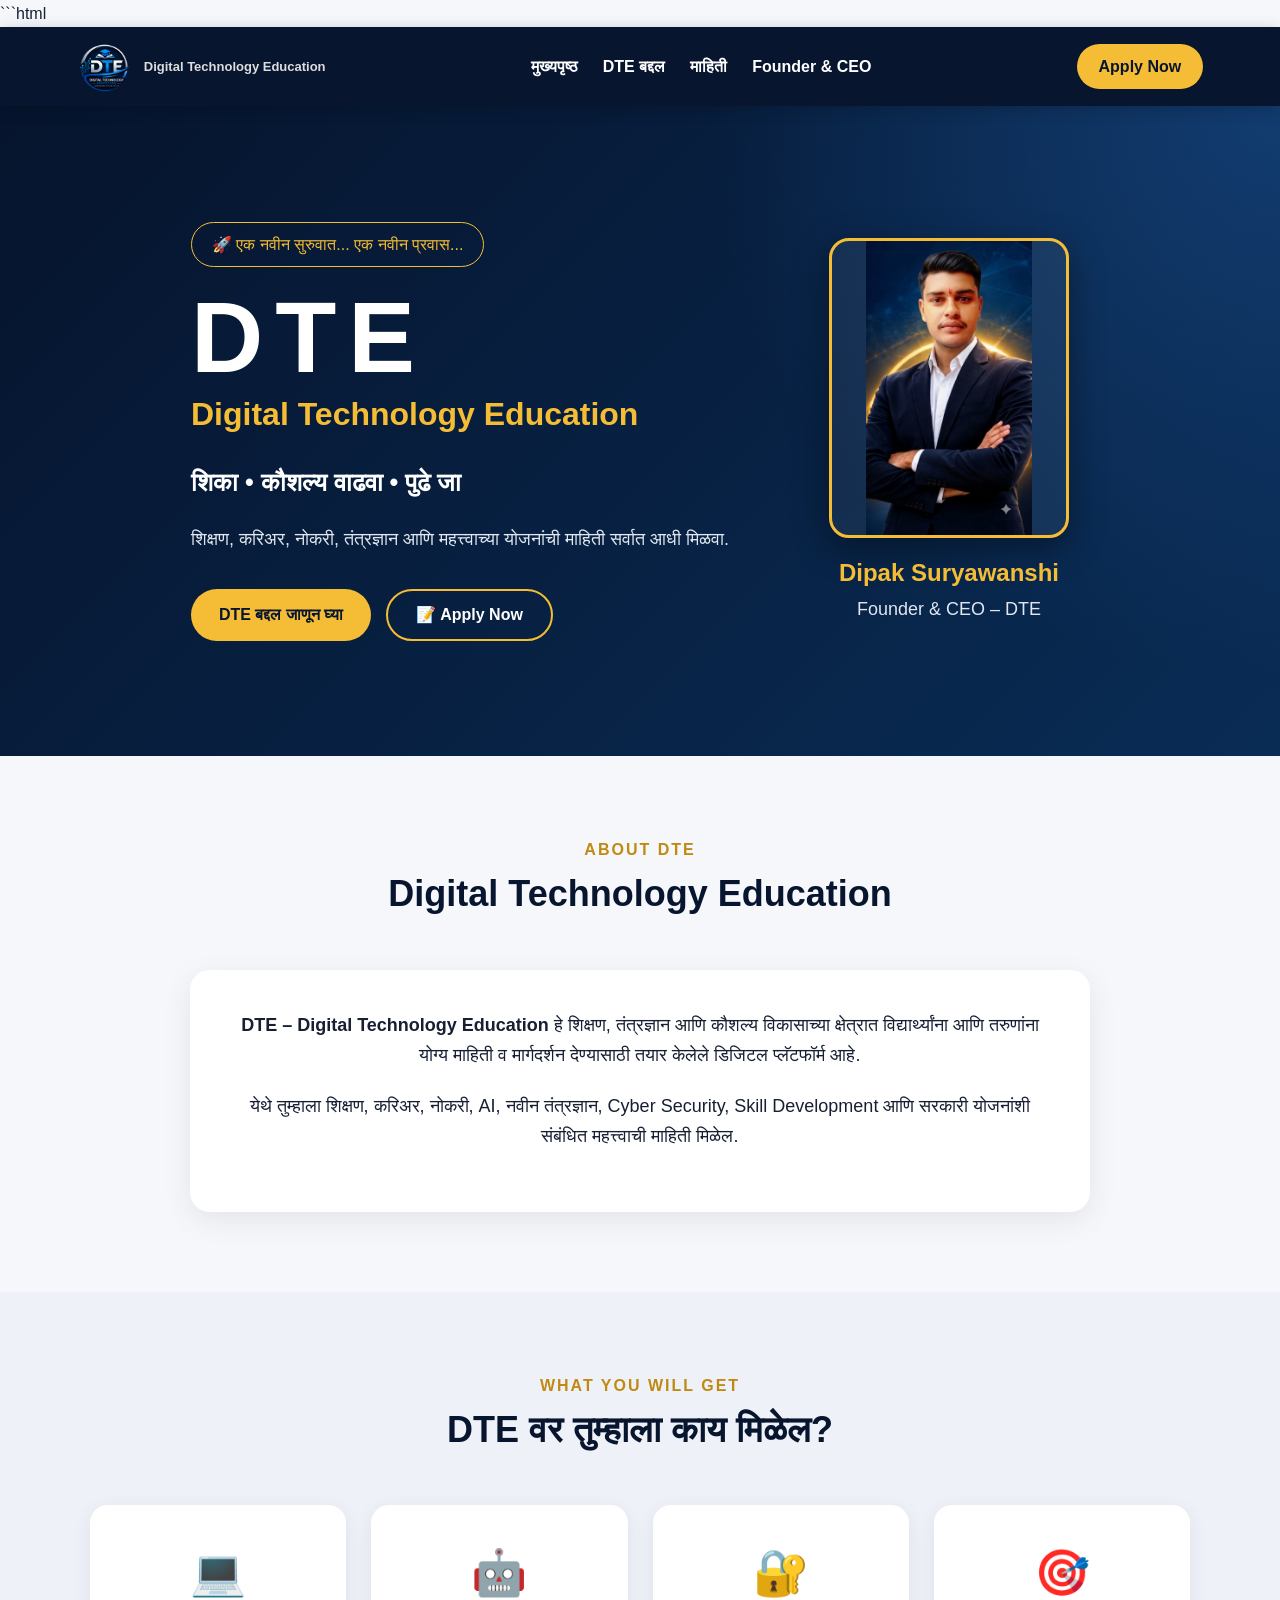
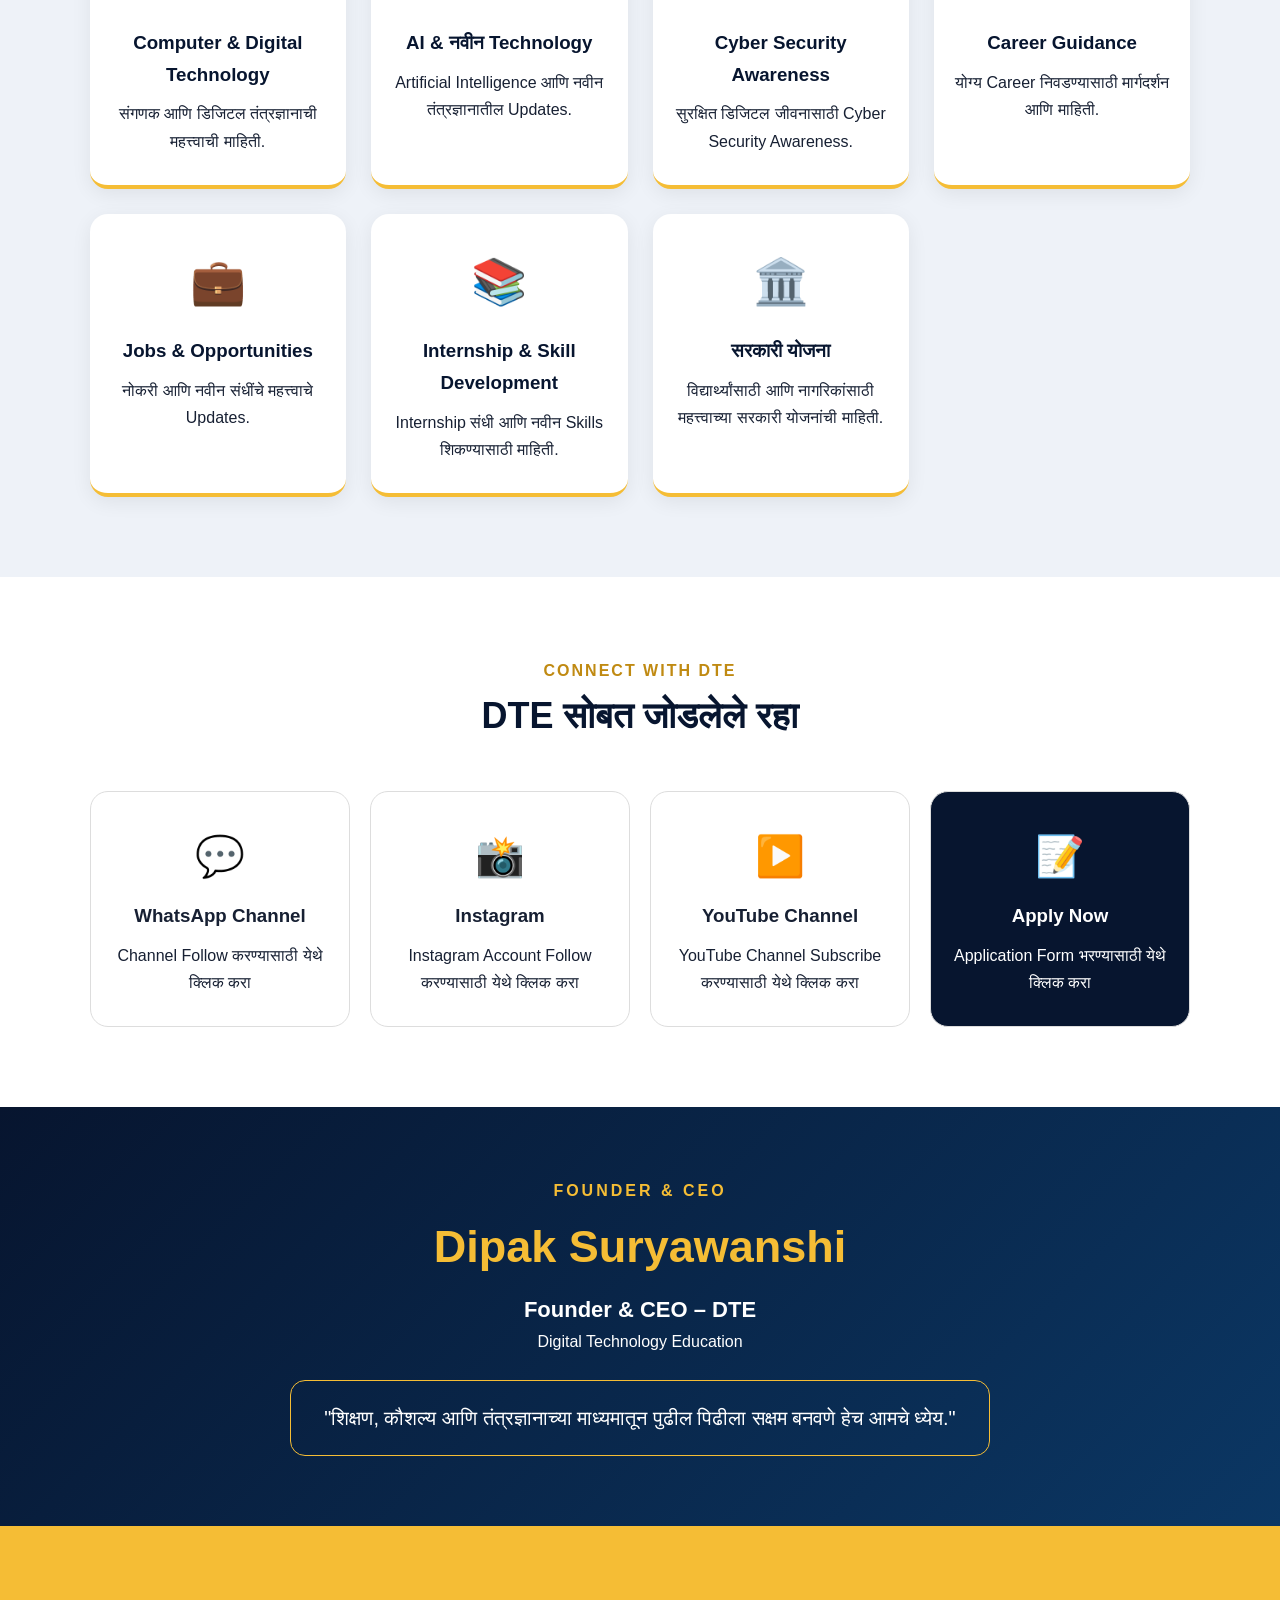
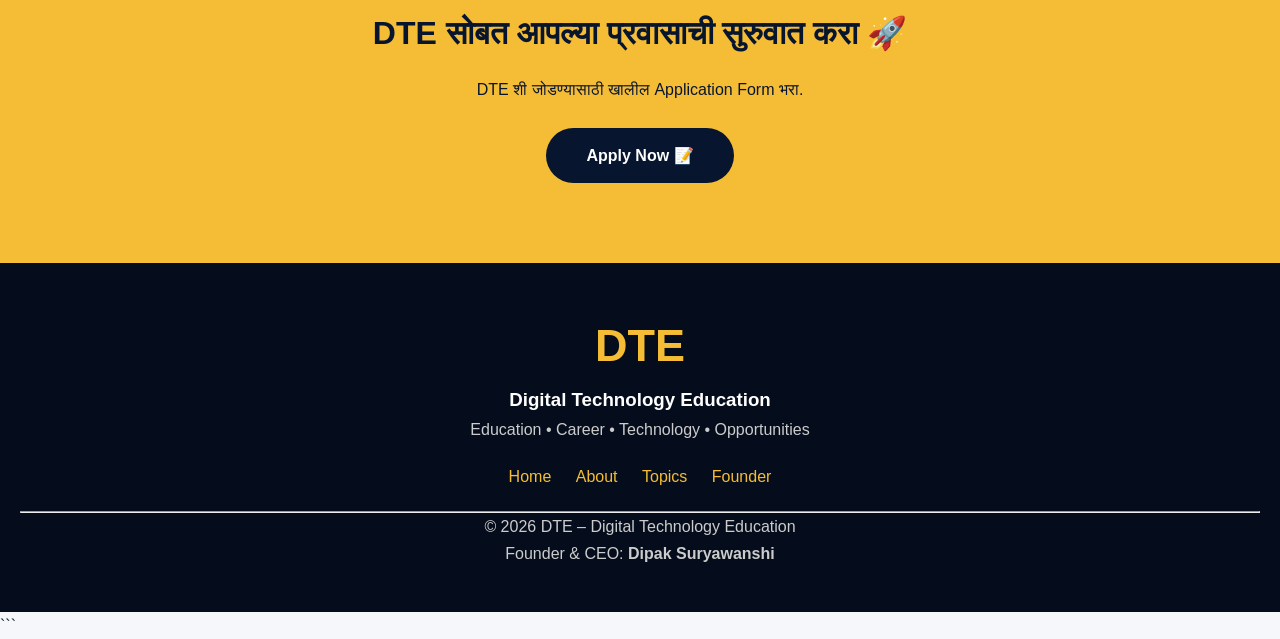
==== commit be8c1914: "Update index.html" ====
--- a/index.html
+++ b/index.html
@@ -1,3 +1,4 @@
+```html
 <!DOCTYPE html>
 <html lang="mr">
 
@@ -25,7 +26,7 @@
 
     <div class="logo">
 
-        <img src="logo.png"
+        <img src="dte-logo.png"
              alt="DTE Logo">
 
         <span>
@@ -74,7 +75,7 @@
          class="hero">
 
 
-    <!-- LEFT CONTENT -->
+    <!-- LEFT SIDE CONTENT -->
 
     <div class="hero-content">
 
@@ -88,16 +89,12 @@
 
 
         <h1>
-
             DTE
-
         </h1>
 
 
         <h2>
-
             Digital Technology Education
-
         </h2>
 
 
@@ -128,7 +125,7 @@
             </a>
 
 
-            <a href="https://forms.gle/5umVUByVaotpPb8C9"
+            <a href="https://forms.gle/5umVUByVaOtpPb8C9"
                target="_blank"
                class="secondary-btn">
 
@@ -144,26 +141,22 @@
 
 
 
-    <!-- RIGHT FOUNDER -->
+    <!-- RIGHT SIDE FOUNDER PHOTO -->
 
     <div class="hero-founder">
 
 
-        <img src="founder.jpg"
+        <img src="dipak-suryawanshi.png"
              alt="Dipak Suryawanshi">
 
 
         <h3>
-
             Dipak Suryawanshi
-
         </h3>
 
 
         <p>
-
             Founder & CEO – DTE
-
         </p>
 
 
@@ -187,9 +180,7 @@
         </p>
 
         <h2>
-
             Digital Technology Education
-
         </h2>
 
     </div>
@@ -234,20 +225,13 @@
 
     <div class="section-title">
 
-
-        <p>
-
+        <p>
             WHAT YOU WILL GET
-
-        </p>
-
+        </p>
 
         <h2>
-
             DTE वर तुम्हाला काय मिळेल?
-
         </h2>
-
 
     </div>
 
@@ -472,7 +456,7 @@
 
 
 
-        <a href="https://forms.gle/5umVUByVaotpPb8C9"
+        <a href="https://forms.gle/5umVUByVaOtpPb8C9"
            target="_blank"
            class="social-card apply-card">
 
@@ -507,30 +491,22 @@
 
 
         <p class="founder-label">
-
             FOUNDER & CEO
-
         </p>
 
 
         <h2>
-
             Dipak Suryawanshi
-
         </h2>
 
 
         <h3>
-
             Founder & CEO – DTE
-
         </h3>
 
 
         <p>
-
             Digital Technology Education
-
         </p>
 
 
@@ -556,21 +532,17 @@
 
 
     <h2>
-
         DTE सोबत आपल्या प्रवासाची सुरुवात करा 🚀
-
     </h2>
 
 
     <p>
-
         DTE शी जोडण्यासाठी खालील
         Application Form भरा.
-
     </p>
 
 
-    <a href="https://forms.gle/5umVUByVaOtpPb8C9"
+    <a href="https://forms.gle/5umVUByVaotpPb8C9"
        target="_blank"
        class="big-apply-btn">
 
@@ -589,49 +561,38 @@
 
 
     <div class="footer-logo">
-
         DTE
-
     </div>
 
 
     <h3>
-
         Digital Technology Education
-
     </h3>
 
 
     <p>
-
         Education • Career • Technology • Opportunities
-
     </p>
 
 
     <div class="footer-links">
-
 
         <a href="#home">
             Home
         </a>
 
-
         <a href="#about">
             About
         </a>
 
-
         <a href="#topics">
             Topics
         </a>
 
-
         <a href="#founder">
             Founder
         </a>
 
-
     </div>
 
 
@@ -639,19 +600,15 @@
 
 
     <p>
-
         © 2026 DTE – Digital Technology Education
-
     </p>
 
 
     <p>
-
         Founder & CEO:
         <b>
             Dipak Suryawanshi
         </b>
-
     </p>
 
 
@@ -665,3 +622,4 @@
 </body>
 
 </html>
+```
--- a/style.css
+++ b/style.css
@@ -69,7 +69,7 @@
     color: #f5bd35;
 }
 
-/* APPLY BUTTON */
+/* BUTTONS */
 
 .apply-btn,
 .primary-btn,
@@ -99,16 +99,18 @@
     display: flex;
     align-items: center;
     justify-content: center;
-    text-align: center;
-    padding: 80px 20px;
-    color: white;
+    gap: 80px;
+    padding: 70px 7%;
+    color: white;
+
     background:
         radial-gradient(circle at top right, #123c70, transparent 40%),
         linear-gradient(135deg, #06142d, #092c55);
 }
 
 .hero-content {
-    max-width: 850px;
+    max-width: 700px;
+    text-align: left;
 }
 
 .badge {
@@ -146,7 +148,6 @@
 .hero-buttons {
     margin-top: 35px;
     display: flex;
-    justify-content: center;
     gap: 15px;
 }
 
@@ -165,6 +166,38 @@
 .primary-btn:hover,
 .secondary-btn:hover {
     transform: translateY(-3px);
+}
+
+/* ================= HERO FOUNDER ================= */
+
+.hero-founder {
+    text-align: center;
+    width: 280px;
+    flex-shrink: 0;
+}
+
+.hero-founder img {
+    width: 240px;
+    height: 300px;
+    object-fit: contain;
+    object-position: center;
+    display: block;
+    margin: 0 auto 15px auto;
+    border-radius: 20px;
+    border: 3px solid #f5bd35;
+    box-shadow: 0 10px 35px rgba(0,0,0,0.4);
+    background: rgba(255,255,255,0.05);
+}
+
+.hero-founder h3 {
+    color: #f5bd35;
+    font-size: 24px;
+    margin-top: 10px;
+}
+
+.hero-founder p {
+    color: white;
+    font-size: 16px;
 }
 
 /* ================= SECTIONS ================= */
@@ -296,24 +329,6 @@
     background: linear-gradient(135deg, #07152f, #0b3764);
 }
 
-/* FOUNDER PHOTO */
-
-.founder-photo {
-    width: 100px !important;
-    height: 100px !important;
-    max-width: 100px !important;
-    max-height: 100px !important;
-    object-fit: cover !important;
-    object-position: center 25% !important;
-    border-radius: 50%;
-    display: block;
-    margin: 0 auto 10px auto;
-    border: 3px solid #f5bd35;
-    box-shadow: 0 5px 15px rgba(0,0,0,0.3);
-}
-
-/* FOUNDER TEXT */
-
 .founder-label {
     color: #f5bd35;
     font-weight: bold;
@@ -404,6 +419,30 @@
         display: none;
     }
 
+    .hero {
+        flex-direction: column;
+        text-align: center;
+        gap: 40px;
+        padding: 60px 20px;
+    }
+
+    .hero-content {
+        text-align: center;
+    }
+
+    .hero-founder {
+        width: 100%;
+    }
+
+    .hero-founder img {
+        width: 200px;
+        height: 250px;
+    }
+
+    .hero-buttons {
+        justify-content: center;
+    }
+
     .cards {
         grid-template-columns: repeat(2, 1fr);
     }
@@ -455,18 +494,6 @@
         font-size: 28px;
     }
 
-    /* MOBILE FOUNDER PHOTO */
-
-    .founder-photo {
-        width: 85px !important;
-        height: 85px !important;
-        max-width: 85px !important;
-        max-height: 85px !important;
-        object-fit: cover !important;
-        object-position: center 25% !important;
-        margin: 0 auto 10px auto;
-    }
-
     .founder-content h2 {
         font-size: 34px;
     }
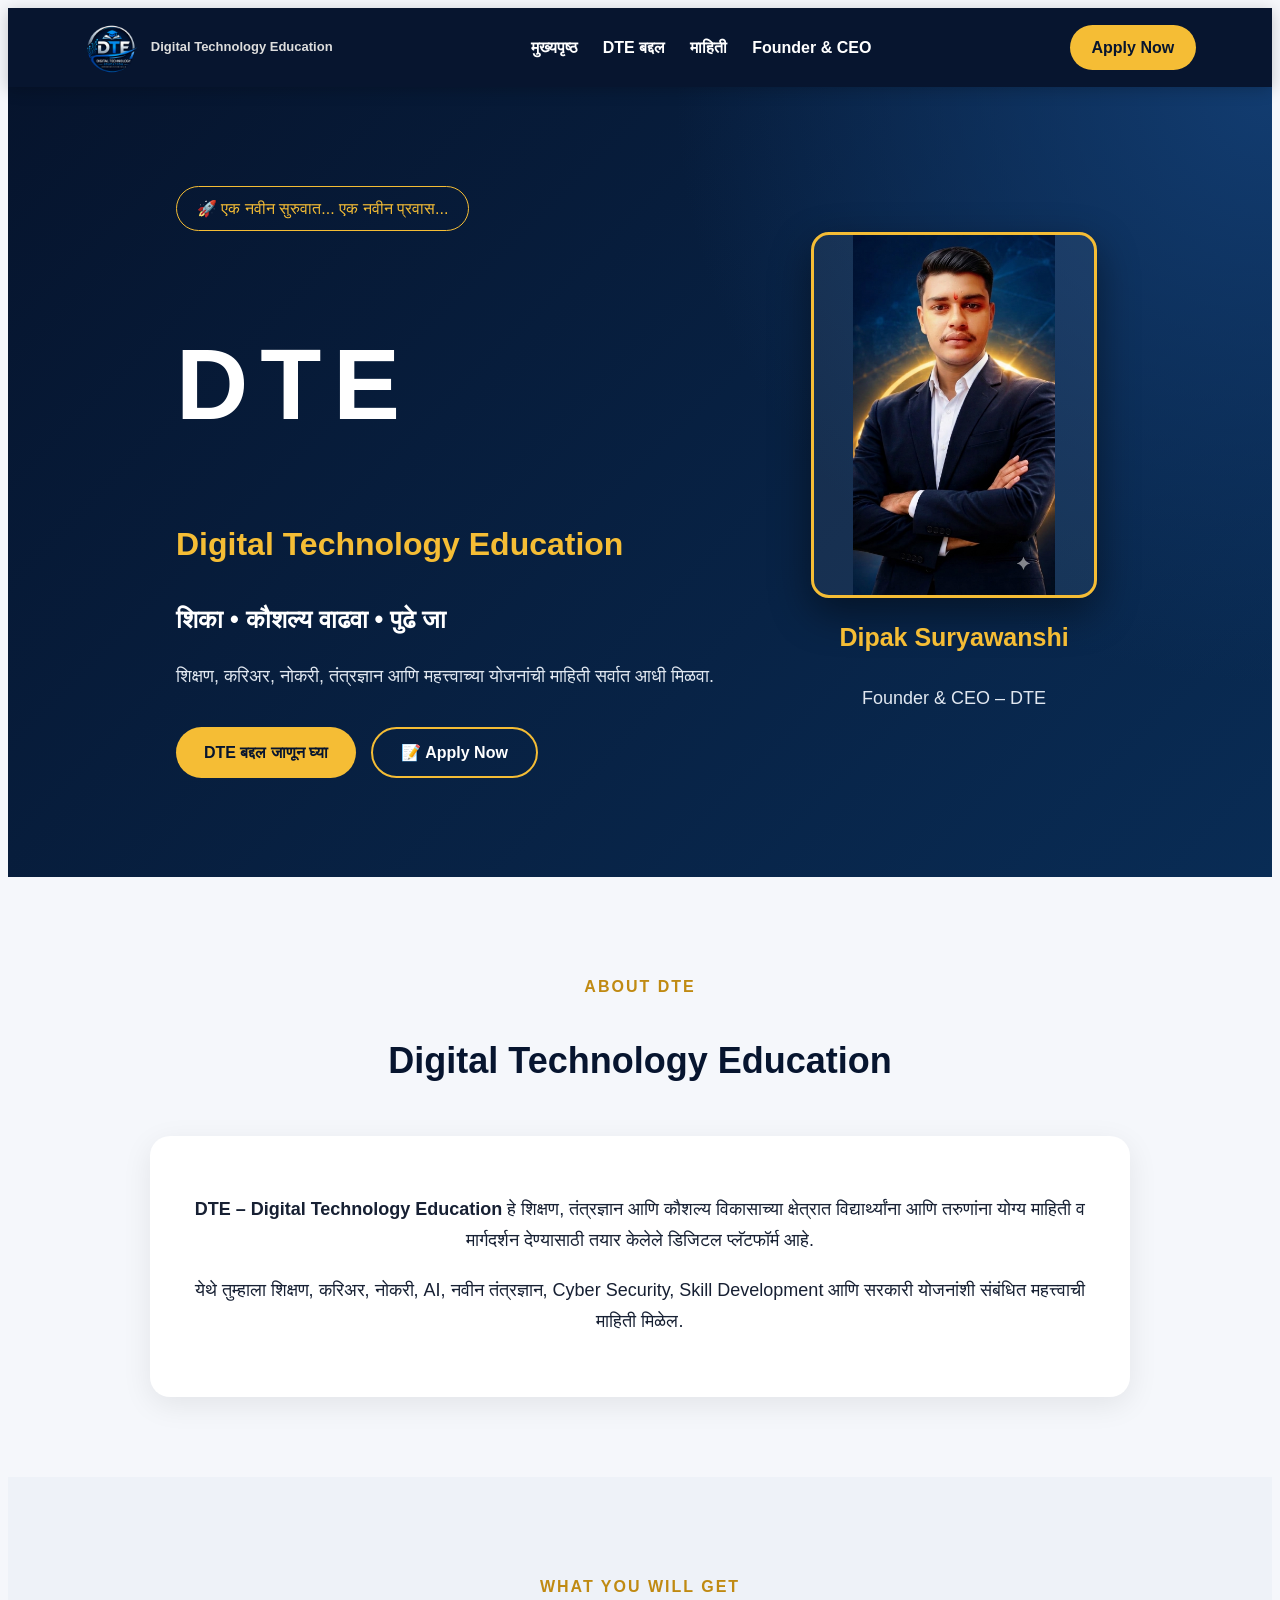
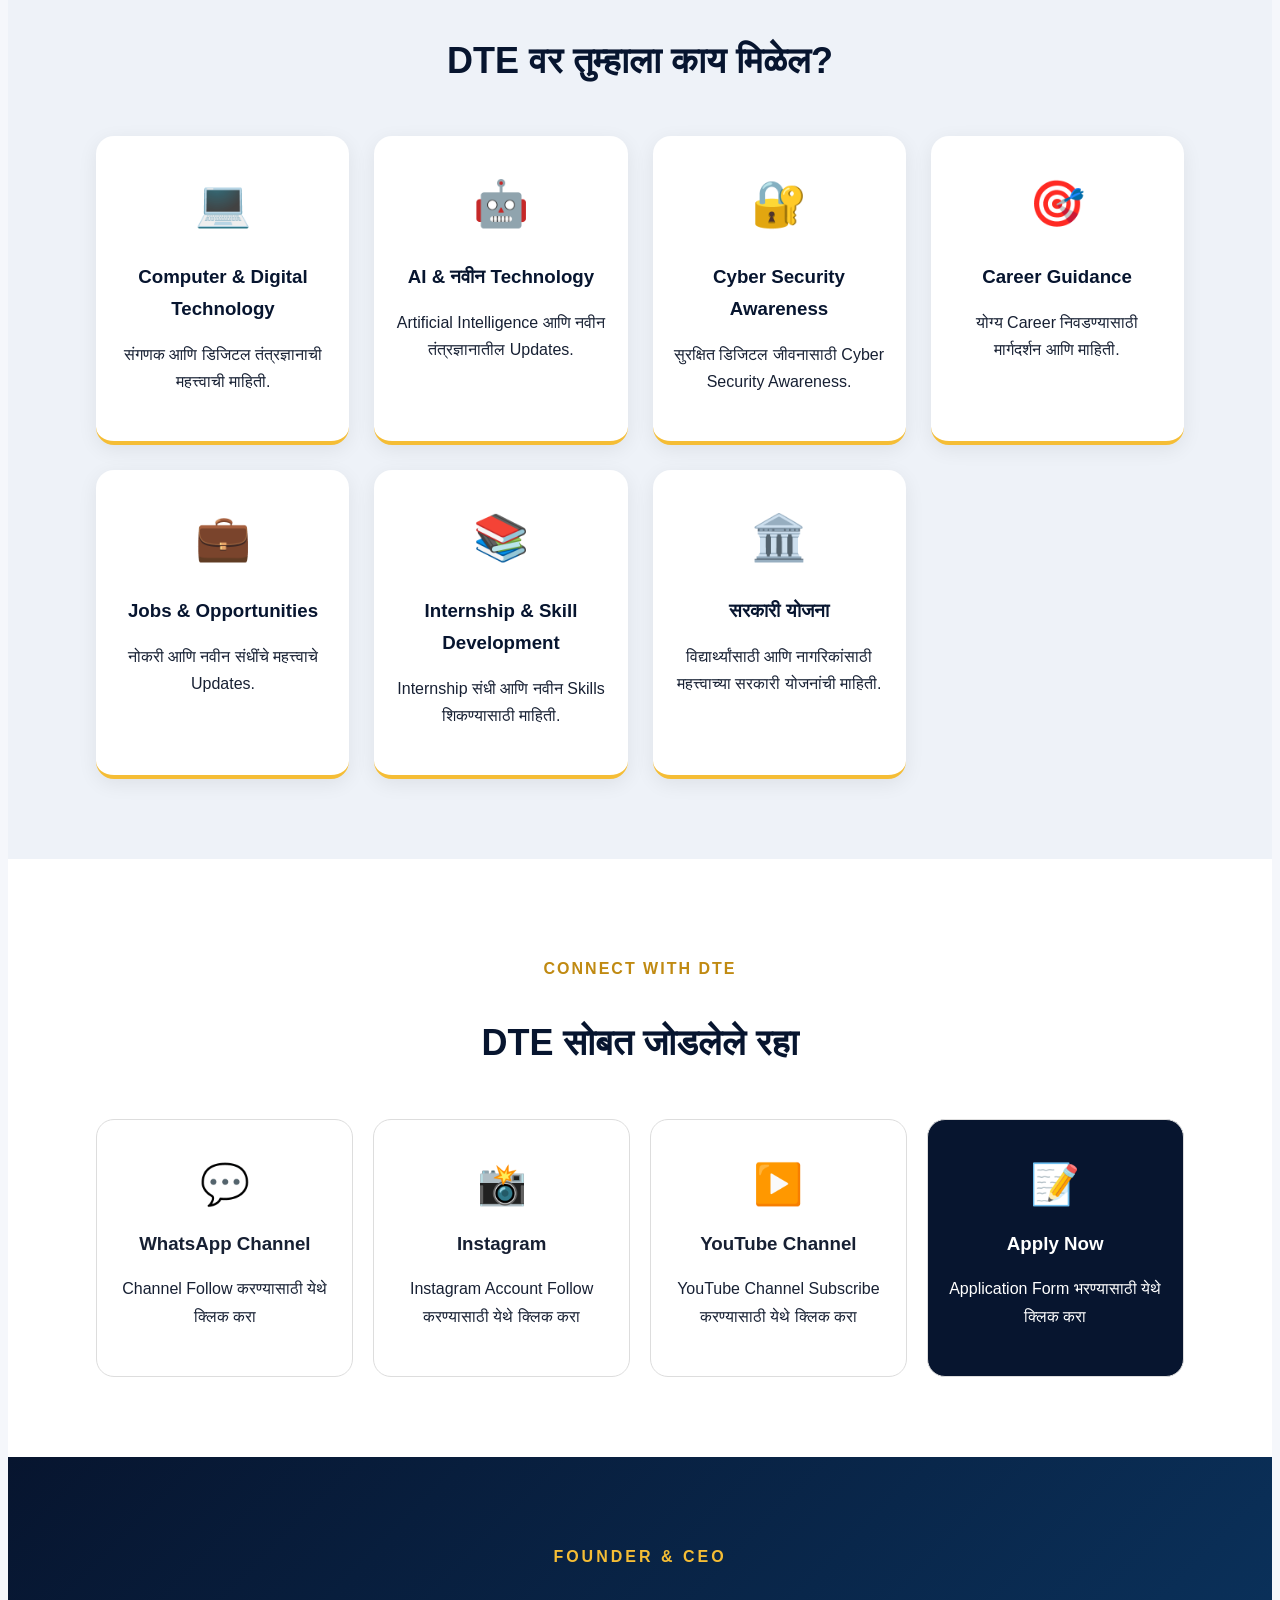
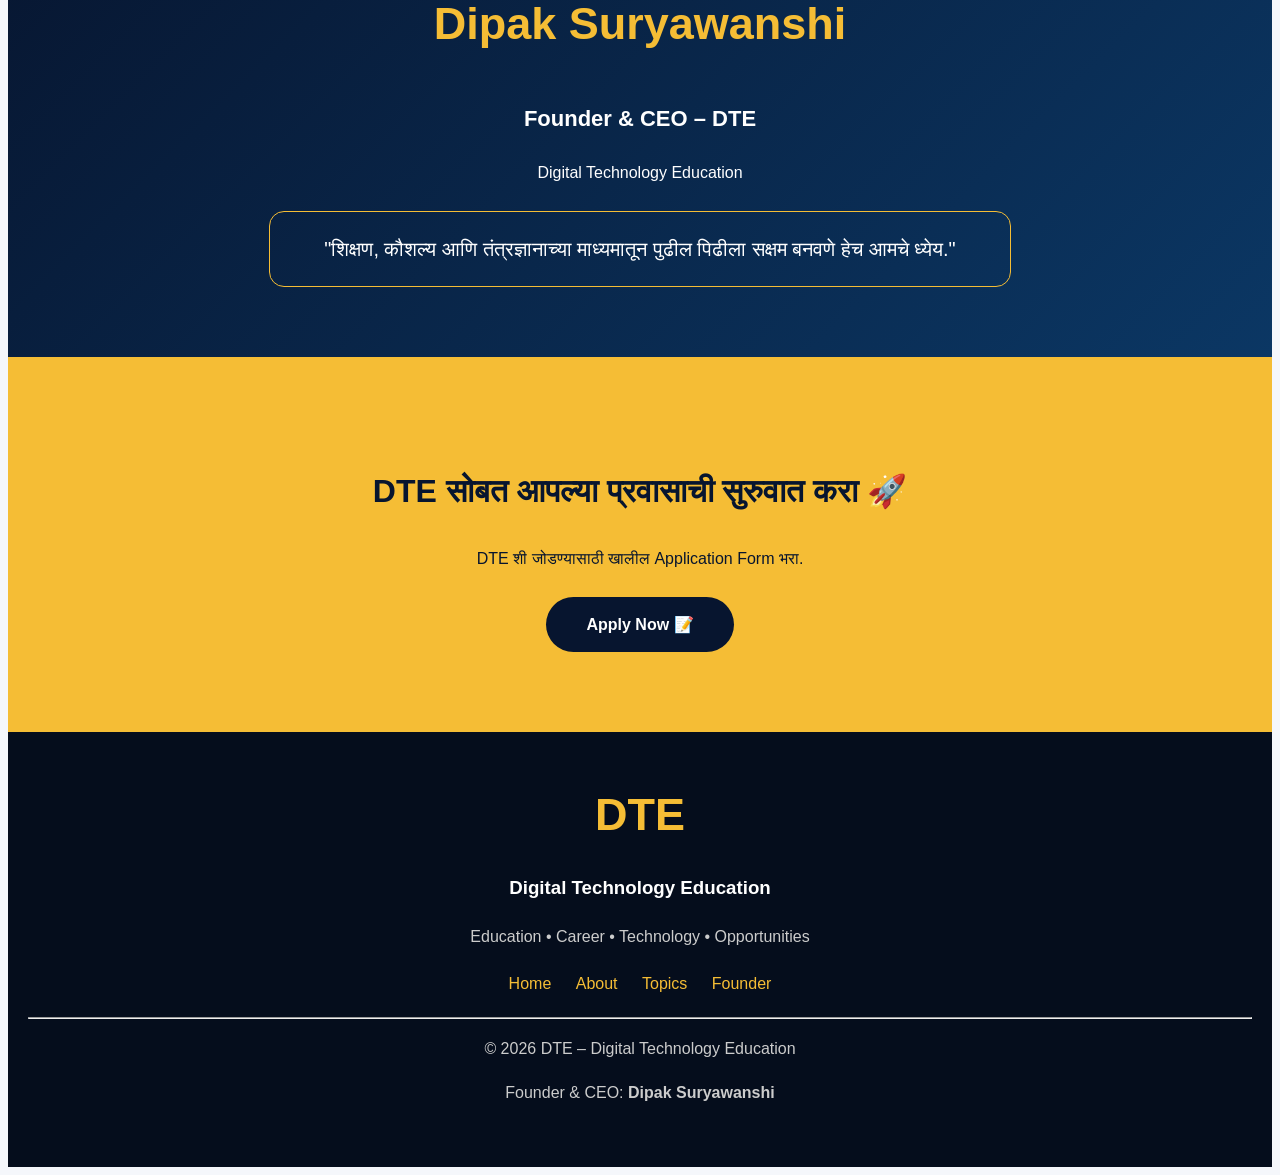
==== commit d812e24f: "Update index.html" ====
--- a/index.html
+++ b/index.html
@@ -1,4 +1,3 @@
-```html
 <!DOCTYPE html>
 <html lang="mr">
 
@@ -622,4 +621,4 @@
 </body>
 
 </html>
-```
+
--- a/style.css
+++ b/style.css
@@ -1,3 +1,4 @@
+```css
 * {
     margin: 0;
     padding: 0;
@@ -99,7 +100,7 @@
     display: flex;
     align-items: center;
     justify-content: center;
-    gap: 80px;
+    gap: 90px;
     padding: 70px 7%;
     color: white;
 
@@ -107,6 +108,8 @@
         radial-gradient(circle at top right, #123c70, transparent 40%),
         linear-gradient(135deg, #06142d, #092c55);
 }
+
+/* LEFT CONTENT */
 
 .hero-content {
     max-width: 700px;
@@ -171,33 +174,37 @@
 /* ================= HERO FOUNDER ================= */
 
 .hero-founder {
-    text-align: center;
+    width: 300px;
+    flex-shrink: 0;
+    text-align: center;
+}
+
+.hero-founder img {
     width: 280px;
-    flex-shrink: 0;
-}
-
-.hero-founder img {
-    width: 240px;
-    height: 300px;
+    height: 360px;
     object-fit: contain;
     object-position: center;
     display: block;
-    margin: 0 auto 15px auto;
-    border-radius: 20px;
+    margin: 0 auto 18px auto;
+
+    border-radius: 18px;
     border: 3px solid #f5bd35;
-    box-shadow: 0 10px 35px rgba(0,0,0,0.4);
-    background: rgba(255,255,255,0.05);
+
+    background: rgba(255,255,255,0.06);
+
+    box-shadow:
+        0 15px 40px rgba(0,0,0,0.45);
 }
 
 .hero-founder h3 {
     color: #f5bd35;
-    font-size: 24px;
-    margin-top: 10px;
+    font-size: 25px;
+    margin-top: 5px;
 }
 
 .hero-founder p {
     color: white;
-    font-size: 16px;
+    font-size: 17px;
 }
 
 /* ================= SECTIONS ================= */
@@ -407,17 +414,70 @@
     text-decoration: none;
 }
 
+/* ================= TABLET ================= */
+
+@media (max-width: 1000px) {
+
+    .hero {
+        gap: 40px;
+        padding: 60px 4%;
+    }
+
+    .hero-founder {
+        width: 250px;
+    }
+
+    .hero-founder img {
+        width: 230px;
+        height: 310px;
+    }
+
+    .hero h1 {
+        font-size: 80px;
+    }
+
+    .hero h2 {
+        font-size: 27px;
+    }
+
+    .cards {
+        grid-template-columns: repeat(2, 1fr);
+    }
+
+    .social-cards {
+        grid-template-columns: repeat(2, 1fr);
+    }
+
+}
+
 /* ================= MOBILE ================= */
 
-@media (max-width: 900px) {
+@media (max-width: 700px) {
 
     .header {
         flex-wrap: wrap;
+        padding: 10px 4%;
     }
 
     nav {
         display: none;
     }
+
+    .logo img {
+        width: 45px;
+        height: 45px;
+    }
+
+    .logo span {
+        font-size: 10px;
+    }
+
+    .apply-btn {
+        padding: 7px 15px;
+        font-size: 13px;
+    }
+
+    /* HERO MOBILE */
 
     .hero {
         flex-direction: column;
@@ -428,61 +488,35 @@
 
     .hero-content {
         text-align: center;
-    }
+        max-width: 100%;
+    }
+
+    .hero h1 {
+        font-size: 65px;
+    }
+
+    .hero h2 {
+        font-size: 23px;
+    }
+
+    .hero-buttons {
+        flex-direction: column;
+        align-items: center;
+    }
+
+    /* FOUNDER PHOTO MOBILE */
 
     .hero-founder {
         width: 100%;
     }
 
     .hero-founder img {
-        width: 200px;
-        height: 250px;
-    }
-
-    .hero-buttons {
-        justify-content: center;
-    }
-
-    .cards {
-        grid-template-columns: repeat(2, 1fr);
-    }
-
-    .social-cards {
-        grid-template-columns: repeat(2, 1fr);
-    }
-
-}
-
-@media (max-width: 600px) {
-
-    .header {
-        padding: 10px 4%;
-    }
-
-    .logo img {
-        width: 45px;
-        height: 45px;
-    }
-
-    .logo span {
-        font-size: 10px;
-    }
-
-    .apply-btn {
-        padding: 7px 15px;
-        font-size: 13px;
-    }
-
-    .hero h1 {
-        font-size: 65px;
-    }
-
-    .hero h2 {
-        font-size: 23px;
-    }
-
-    .hero-buttons {
-        flex-direction: column;
+        width: 220px;
+        height: 300px;
+    }
+
+    .hero-founder h3 {
+        font-size: 22px;
     }
 
     .cards,
@@ -499,3 +533,4 @@
     }
 
 }
+```
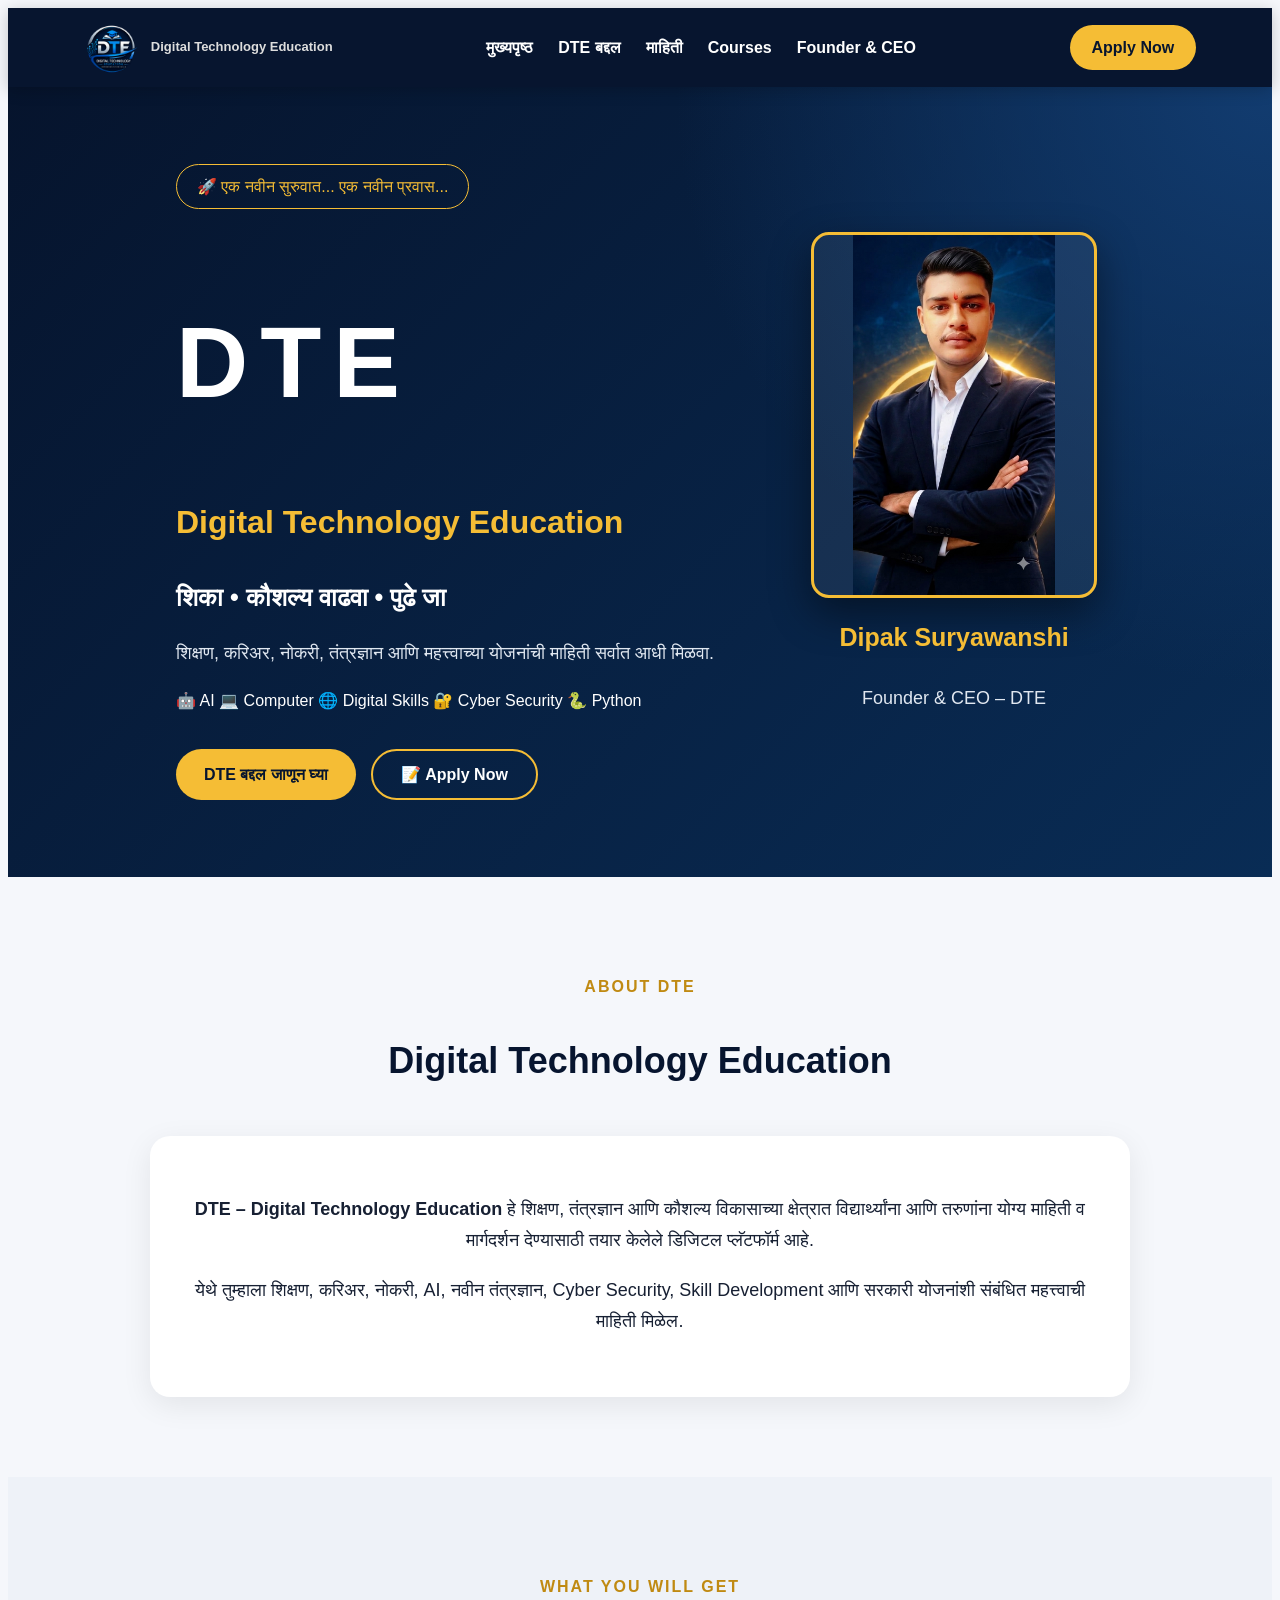
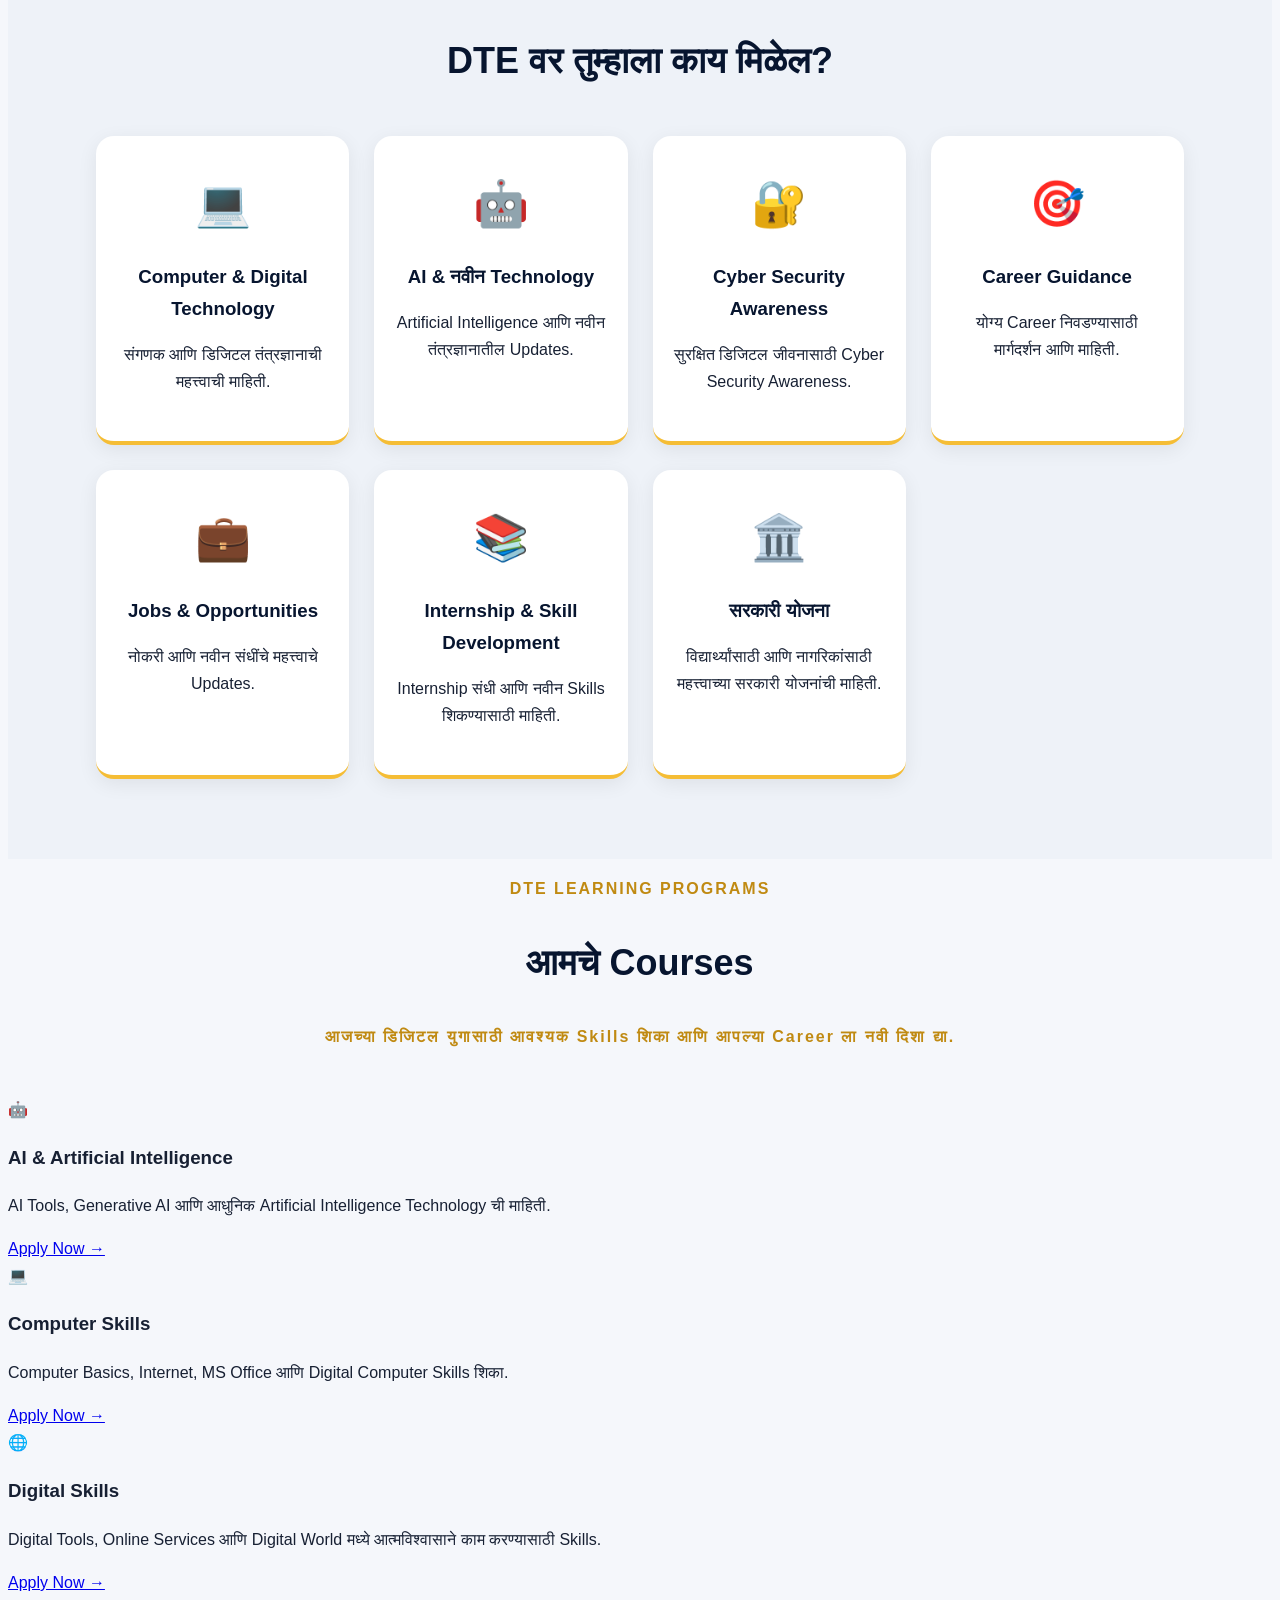
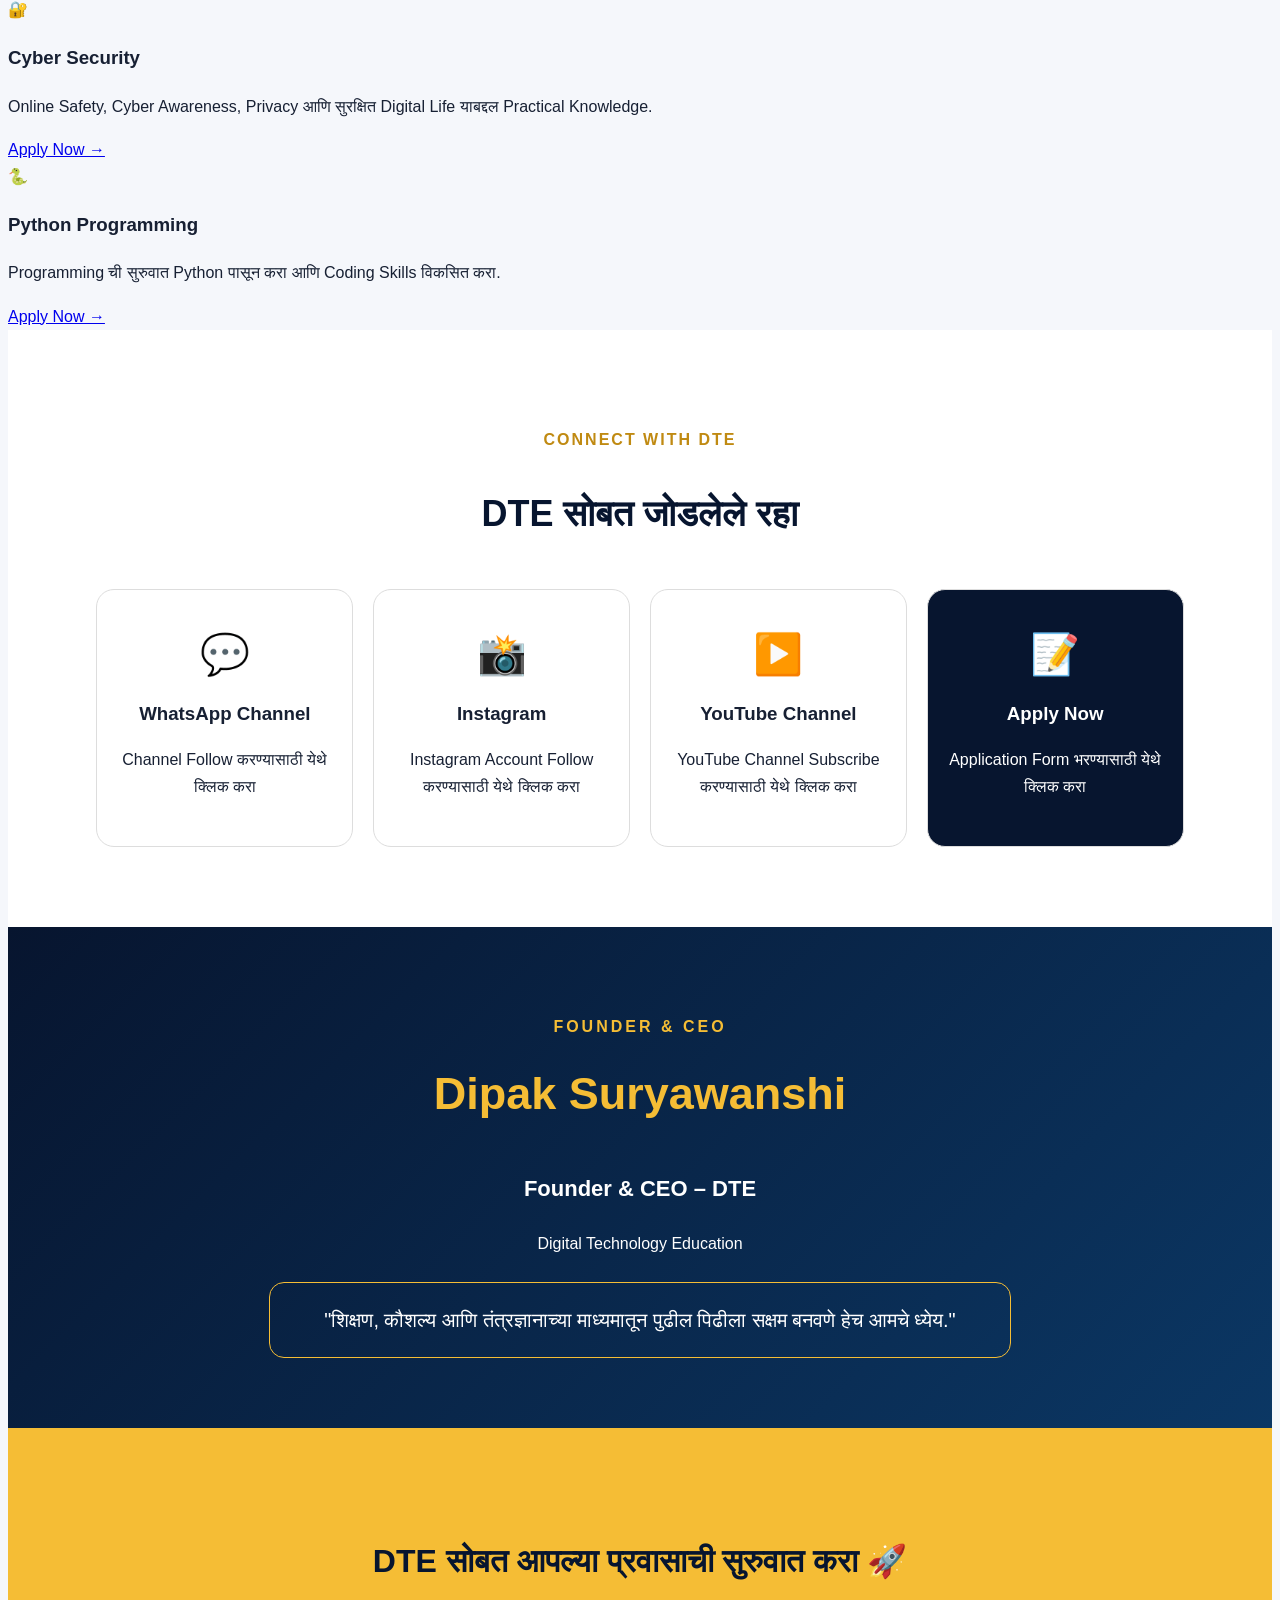
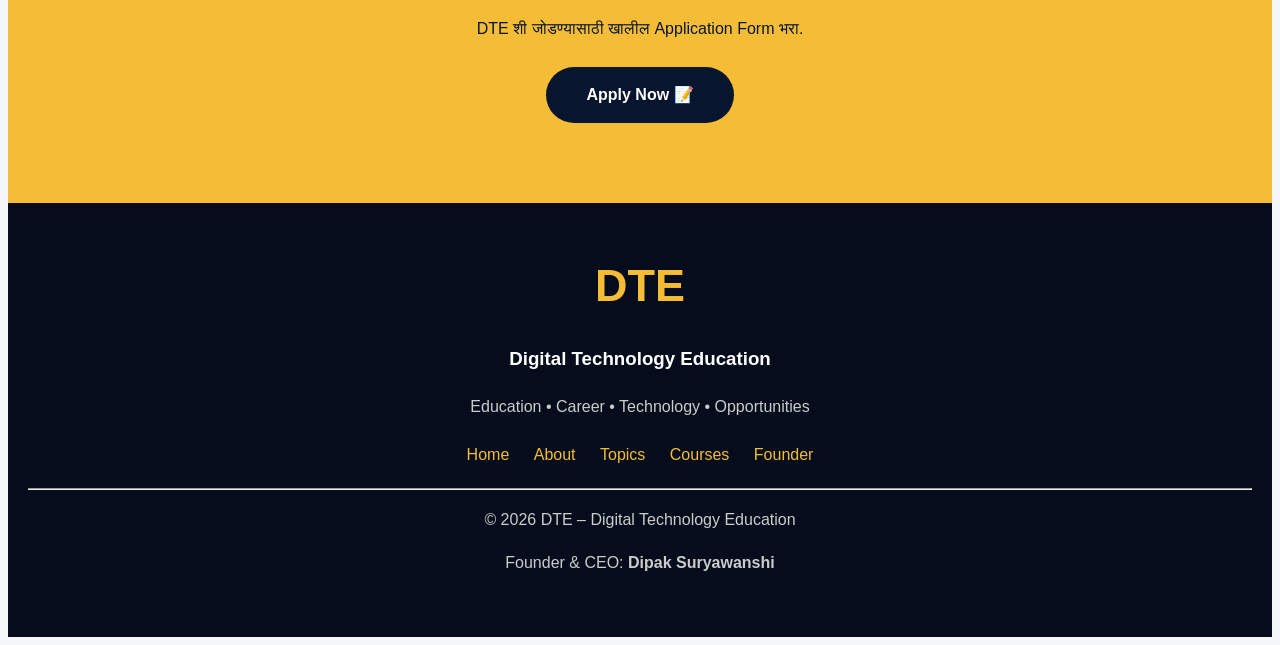
==== commit 125e32aa: "Update index.html" ====
--- a/index.html
+++ b/index.html
@@ -2,7 +2,6 @@
 <html lang="mr">
 
 <head>
-
     <meta charset="UTF-8">
 
     <meta name="viewport"
@@ -12,12 +11,9 @@
 
     <link rel="stylesheet"
           href="style.css">
-
 </head>
 
-
 <body>
-
 
 <!-- ================= HEADER ================= -->
 
@@ -34,7 +30,6 @@
 
     </div>
 
-
     <nav>
 
         <a href="#home">
@@ -49,12 +44,15 @@
             माहिती
         </a>
 
+        <a href="#courses">
+            Courses
+        </a>
+
         <a href="#founder">
             Founder & CEO
         </a>
 
     </nav>
-
 
     <a class="apply-btn"
        href="https://forms.gle/5umVUByVaotpPb8C9"
@@ -67,17 +65,14 @@
 </header>
 
 
-
 <!-- ================= HERO ================= -->
 
 <section id="home"
          class="hero">
 
-
-    <!-- LEFT SIDE CONTENT -->
+    <!-- LEFT SIDE -->
 
     <div class="hero-content">
-
 
         <div class="badge">
 
@@ -85,24 +80,20 @@
             एक नवीन प्रवास...
 
         </div>
-
 
         <h1>
             DTE
         </h1>
 
-
         <h2>
             Digital Technology Education
         </h2>
 
-
         <p class="tagline">
 
             शिका • कौशल्य वाढवा • पुढे जा
 
         </p>
-
 
         <p>
 
@@ -113,8 +104,24 @@
         </p>
 
 
+        <!-- HERO COURSES -->
+
+        <div class="hero-courses">
+
+            <span>🤖 AI</span>
+
+            <span>💻 Computer</span>
+
+            <span>🌐 Digital Skills</span>
+
+            <span>🔐 Cyber Security</span>
+
+            <span>🐍 Python</span>
+
+        </div>
+
+
         <div class="hero-buttons">
-
 
             <a href="#about"
                class="primary-btn">
@@ -123,8 +130,7 @@
 
             </a>
 
-
-            <a href="https://forms.gle/5umVUByVaOtpPb8C9"
+            <a href="https://forms.gle/5umVUByVaotpPb8C9"
                target="_blank"
                class="secondary-btn">
 
@@ -132,45 +138,35 @@
 
             </a>
 
-
-        </div>
-
-
-    </div>
-
-
-
-    <!-- RIGHT SIDE FOUNDER PHOTO -->
+        </div>
+
+    </div>
+
+
+    <!-- RIGHT SIDE FOUNDER -->
 
     <div class="hero-founder">
-
 
         <img src="dipak-suryawanshi.png"
              alt="Dipak Suryawanshi">
-
 
         <h3>
             Dipak Suryawanshi
         </h3>
 
-
         <p>
             Founder & CEO – DTE
         </p>
 
-
-    </div>
-
+    </div>
 
 </section>
-
 
 
 <!-- ================= ABOUT ================= -->
 
 <section id="about"
          class="section">
-
 
     <div class="section-title">
 
@@ -184,9 +180,7 @@
 
     </div>
 
-
     <div class="about-box">
-
 
         <p>
 
@@ -198,7 +192,6 @@
 
         </p>
 
-
         <p>
 
             येथे तुम्हाला शिक्षण, करिअर, नोकरी,
@@ -208,19 +201,15 @@
 
         </p>
 
-
-    </div>
-
+    </div>
 
 </section>
-
 
 
 <!-- ================= TOPICS ================= -->
 
 <section id="topics"
          class="section topics-section">
-
 
     <div class="section-title">
 
@@ -235,9 +224,7 @@
     </div>
 
 
-
     <div class="cards">
-
 
         <div class="card">
 
@@ -257,7 +244,6 @@
         </div>
 
 
-
         <div class="card">
 
             <div class="icon">
@@ -276,7 +262,6 @@
         </div>
 
 
-
         <div class="card">
 
             <div class="icon">
@@ -295,7 +280,6 @@
         </div>
 
 
-
         <div class="card">
 
             <div class="icon">
@@ -314,7 +298,6 @@
         </div>
 
 
-
         <div class="card">
 
             <div class="icon">
@@ -333,7 +316,6 @@
         </div>
 
 
-
         <div class="card">
 
             <div class="icon">
@@ -352,7 +334,6 @@
         </div>
 
 
-
         <div class="card">
 
             <div class="icon">
@@ -370,18 +351,175 @@
 
         </div>
 
-
-    </div>
-
+    </div>
 
 </section>
 
 
+<!-- ================= COURSES ================= -->
+
+<section id="courses"
+         class="courses-section">
+
+    <div class="section-title">
+
+        <p>
+            DTE LEARNING PROGRAMS
+        </p>
+
+        <h2>
+            आमचे Courses
+        </h2>
+
+        <p class="courses-subtitle">
+            आजच्या डिजिटल युगासाठी आवश्यक Skills
+            शिका आणि आपल्या Career ला नवी दिशा द्या.
+        </p>
+
+    </div>
+
+
+    <div class="course-cards">
+
+
+        <!-- AI -->
+
+        <div class="course-card">
+
+            <div class="course-icon">
+                🤖
+            </div>
+
+            <h3>
+                AI & Artificial Intelligence
+            </h3>
+
+            <p>
+                AI Tools, Generative AI आणि
+                आधुनिक Artificial Intelligence
+                Technology ची माहिती.
+            </p>
+
+            <a href="https://forms.gle/5umVUByVaotpPb8C9"
+               target="_blank">
+                Apply Now →
+            </a>
+
+        </div>
+
+
+        <!-- COMPUTER -->
+
+        <div class="course-card">
+
+            <div class="course-icon">
+                💻
+            </div>
+
+            <h3>
+                Computer Skills
+            </h3>
+
+            <p>
+                Computer Basics, Internet,
+                MS Office आणि Digital Computer
+                Skills शिका.
+            </p>
+
+            <a href="https://forms.gle/5umVUByVaotpPb8C9"
+               target="_blank">
+                Apply Now →
+            </a>
+
+        </div>
+
+
+        <!-- DIGITAL -->
+
+        <div class="course-card">
+
+            <div class="course-icon">
+                🌐
+            </div>
+
+            <h3>
+                Digital Skills
+            </h3>
+
+            <p>
+                Digital Tools, Online Services
+                आणि Digital World मध्ये
+                आत्मविश्वासाने काम करण्यासाठी Skills.
+            </p>
+
+            <a href="https://forms.gle/5umVUByVaotpPb8C9"
+               target="_blank">
+                Apply Now →
+            </a>
+
+        </div>
+
+
+        <!-- CYBER SECURITY -->
+
+        <div class="course-card">
+
+            <div class="course-icon">
+                🔐
+            </div>
+
+            <h3>
+                Cyber Security
+            </h3>
+
+            <p>
+                Online Safety, Cyber Awareness,
+                Privacy आणि सुरक्षित Digital Life
+                याबद्दल Practical Knowledge.
+            </p>
+
+            <a href="https://forms.gle/5umVUByVaotpPb8C9"
+               target="_blank">
+                Apply Now →
+            </a>
+
+        </div>
+
+
+        <!-- PYTHON -->
+
+        <div class="course-card">
+
+            <div class="course-icon">
+                🐍
+            </div>
+
+            <h3>
+                Python Programming
+            </h3>
+
+            <p>
+                Programming ची सुरुवात
+                Python पासून करा आणि
+                Coding Skills विकसित करा.
+            </p>
+
+            <a href="https://forms.gle/5umVUByVaotpPb8C9"
+               target="_blank">
+                Apply Now →
+            </a>
+
+        </div>
+
+
+    </div>
+
+</section>
+
 
 <!-- ================= SOCIAL ================= -->
 
 <section class="social-section">
-
 
     <div class="section-title">
 
@@ -417,7 +555,6 @@
         </a>
 
 
-
         <a href="https://www.instagram.com/dte.digitaleducation/"
            target="_blank"
            class="social-card instagram">
@@ -436,8 +573,8 @@
         </a>
 
 
-
-        <a href="#"
+        <a href="https://www.youtube.com/@dtedigitaleducation"
+           target="_blank"
            class="social-card youtube">
 
             <span>▶️</span>
@@ -454,8 +591,7 @@
         </a>
 
 
-
-        <a href="https://forms.gle/5umVUByVaOtpPb8C9"
+        <a href="https://forms.gle/5umVUByVaotpPb8C9"
            target="_blank"
            class="social-card apply-card">
 
@@ -472,12 +608,9 @@
 
         </a>
 
-
-    </div>
-
+    </div>
 
 </section>
-
 
 
 <!-- ================= FOUNDER ================= -->
@@ -485,29 +618,23 @@
 <section id="founder"
          class="founder-section">
 
-
     <div class="founder-content">
-
 
         <p class="founder-label">
             FOUNDER & CEO
         </p>
-
 
         <h2>
             Dipak Suryawanshi
         </h2>
 
-
         <h3>
             Founder & CEO – DTE
         </h3>
 
-
         <p>
             Digital Technology Education
         </p>
-
 
         <div class="quote">
 
@@ -517,30 +644,24 @@
 
         </div>
 
-
-    </div>
-
+    </div>
 
 </section>
 
 
-
 <!-- ================= APPLICATION ================= -->
 
 <section class="application-section">
-
 
     <h2>
         DTE सोबत आपल्या प्रवासाची सुरुवात करा 🚀
     </h2>
-
 
     <p>
         DTE शी जोडण्यासाठी खालील
         Application Form भरा.
     </p>
 
-
     <a href="https://forms.gle/5umVUByVaotpPb8C9"
        target="_blank"
        class="big-apply-btn">
@@ -549,31 +670,25 @@
 
     </a>
 
-
 </section>
 
 
-
 <!-- ================= FOOTER ================= -->
 
 <footer>
-
 
     <div class="footer-logo">
         DTE
     </div>
-
 
     <h3>
         Digital Technology Education
     </h3>
 
-
     <p>
         Education • Career • Technology • Opportunities
     </p>
 
-
     <div class="footer-links">
 
         <a href="#home">
@@ -588,20 +703,21 @@
             Topics
         </a>
 
+        <a href="#courses">
+            Courses
+        </a>
+
         <a href="#founder">
             Founder
         </a>
 
     </div>
 
-
     <hr>
-
 
     <p>
         © 2026 DTE – Digital Technology Education
     </p>
-
 
     <p>
         Founder & CEO:
@@ -610,14 +726,11 @@
         </b>
     </p>
 
-
 </footer>
 
 
-
 <script src="script.js"></script>
 
-
 </body>
 
 </html>
